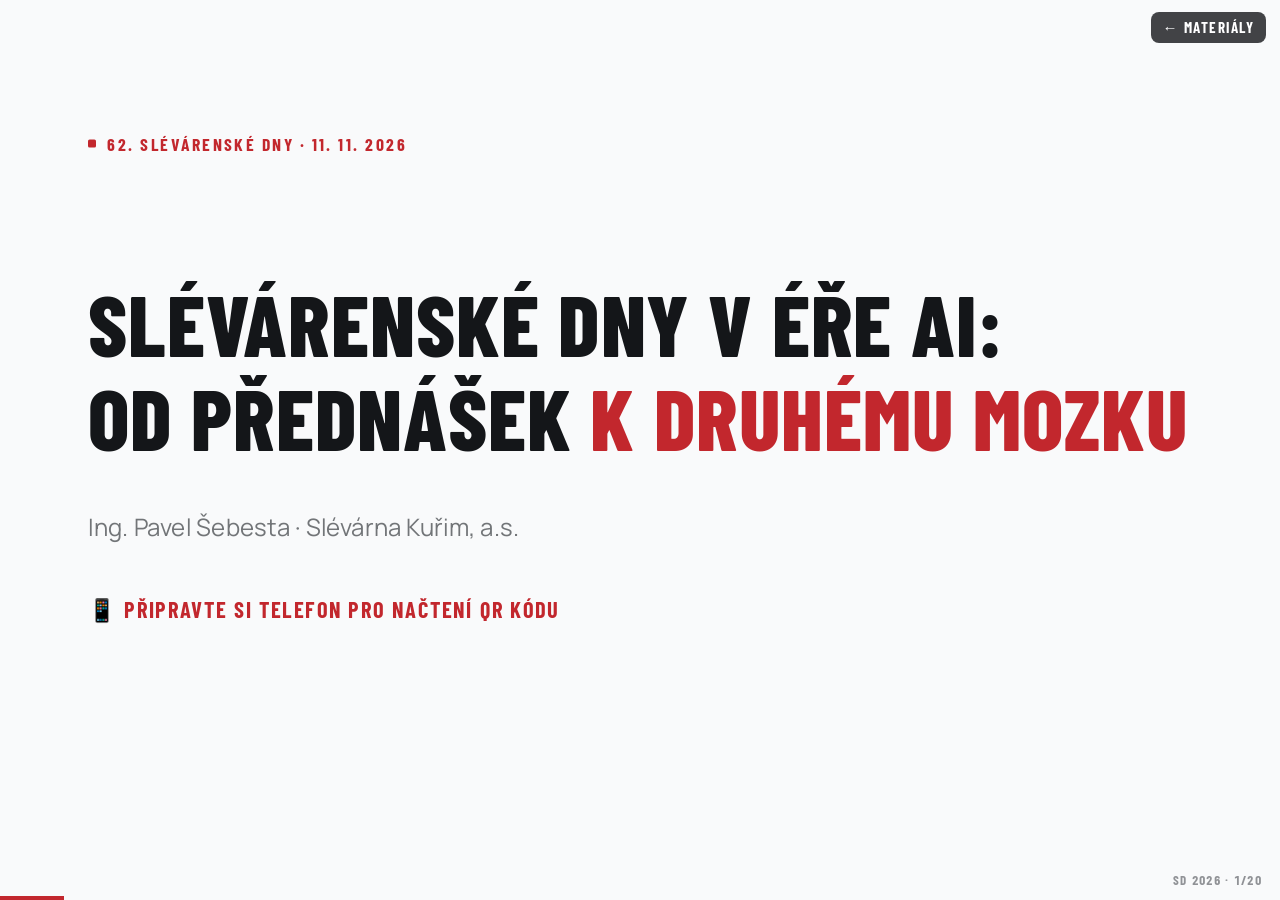
==== prezentace/index.html @ ea516895 "Slévárenské dny 2026: stránka s materiály k přednášce Co-Authored-By: Claude Sonnet 5.5 <noreply@ant" ====
<!doctype html>
<html lang="cs">
<head>
<meta charset="utf-8">
<meta name="viewport" content="width=device-width, initial-scale=1">
<title>Slévárenské dny 2026 – prezentace</title>
<!--
  Prezentace: Od přednášek k druhému mozku (v2). Offline, bez závislostí.
  Ovládání: ←/→ mezera = posun · N = poznámky řečníka · T = světlý/tmavý · F = celá obrazovka · G = přehled slidů
  Design: design system v3 interních aplikací Slévárny Kuřim (SLK-USECASES/01-design.md), fonty lokálně ve fonts/.
-->
<link rel="stylesheet" href="../fonts/fonts.css">
<style>
/* Design system v3 · interní aplikace Slévárna Kuřim (4_Brain/Moje projekty/SLK-USECASES/01-design.md)
   Průmyslový, hutný, čitelný. Málo barev, každá má význam; stav = levý okraj. Výchozí světlý, tmavý ručně laděný (T). */
:root {
  /* paleta SLK v3 */
  --red: oklch(0.53 0.19 25); --red-h: oklch(0.58 0.20 25); --red-light: oklch(0.96 0.025 25); --red-mid: #f0b0b0;
  --green: oklch(0.53 0.14 145); --amber: oklch(0.58 0.15 70); --amber-light: oklch(0.96 0.035 70); --amber-mid: oklch(0.82 0.09 70);
  --black: oklch(0.20 0.006 260); --gray-700: oklch(0.44 0.007 260); --gray-500: oklch(0.56 0.006 260); --gray-400: oklch(0.66 0.006 260);
  --gray-200: oklch(0.90 0.004 260); --gray-100: oklch(0.965 0.003 260); --gray-50: oklch(0.985 0.002 260); --white: oklch(0.995 0.001 260);
  --border: oklch(0.85 0.005 260); --border-light: oklch(0.91 0.004 260);
  --chrome: #14161a;
  --shadow-sm: 0 1px 2px rgba(20,25,40,.05); --shadow: 0 2px 10px rgba(20,25,40,.07);
  --radius: 14px; --radius-sm: 10px;
  /* role v prezentaci (graf mozku je čte taky) */
  --bg: var(--gray-50); --bg-2: var(--white); --ink: var(--black); --ink-2: var(--gray-500); --line: var(--border-light);
  --accent: var(--red); --accent-2: var(--amber); --steel: var(--gray-700); --good: var(--green);
  --brain: var(--red);
  --display: "Barlow Condensed", "Arial Narrow", sans-serif;
  --font: "Manrope", "Segoe UI", system-ui, sans-serif;
  --mono: "JetBrains Mono", Menlo, Consolas, monospace;
}
:root[data-theme="dark"] {
  --red: oklch(0.68 0.17 25); --red-h: oklch(0.73 0.17 25); --red-light: oklch(0.30 0.06 25); --red-mid: oklch(0.44 0.11 25);
  --green: oklch(0.68 0.13 145); --amber: oklch(0.74 0.13 70); --amber-light: oklch(0.31 0.06 70); --amber-mid: oklch(0.50 0.10 70);
  --black: oklch(0.94 0.003 260); --gray-700: oklch(0.74 0.007 260); --gray-500: oklch(0.62 0.006 260); --gray-400: oklch(0.50 0.006 260);
  --gray-200: oklch(0.40 0.006 260); --gray-100: oklch(0.14 0.006 260); --gray-50: oklch(0.10 0.006 260); --white: oklch(0.26 0.007 260);
  --border: oklch(0.42 0.006 260); --border-light: oklch(0.36 0.006 260);
  --shadow-sm: 0 1px 3px rgba(0,0,0,.5); --shadow: 0 4px 16px rgba(0,0,0,.55);
  --brain: oklch(0.68 0.17 25);
}
* { box-sizing: border-box; margin: 0; padding: 0; }
html, body { height: 100%; background: var(--bg); color: var(--ink); font-family: var(--font); overflow: hidden;
  transition: background-color .25s ease, color .25s ease; }

/* 16:9 plátno 1600×900, škálované na okno */
#deck { position: absolute; width: 1600px; height: 900px; left: 50%; top: 50%; transform-origin: center; }
.slide { position: absolute; inset: 0; padding: 90px 110px; display: flex; flex-direction: column; justify-content: center;
  opacity: 0; pointer-events: none; transition: opacity .35s ease; }
.slide.active { opacity: 1; pointer-events: auto; }
.slide > aside.notes { display: none; }

/* typografie: Barlow Condensed verzálkami na nadpisy a labely, Manrope na text */
.kicker { font-family: var(--display); font-size: 22px; font-weight: 700; letter-spacing: .14em; text-transform: uppercase;
  color: var(--accent); margin-bottom: 22px; display: flex; align-items: center; gap: 14px; }
.kicker::before { content: ""; width: 10px; height: 10px; border-radius: 2px; background: var(--accent); }
h1 { font-family: var(--display); font-size: 92px; line-height: 1; font-weight: 800; letter-spacing: .01em; text-transform: uppercase; text-wrap: balance; }
h2 { font-family: var(--display); font-size: 60px; line-height: 1.02; font-weight: 800; letter-spacing: .02em; text-transform: uppercase; margin-bottom: 40px; text-wrap: balance; }
h3 { font-family: var(--display); font-weight: 700; letter-spacing: .06em; text-transform: uppercase; }
p.lead { font-size: 30px; line-height: 1.5; color: var(--ink-2); max-width: 1200px; }
.muted { color: var(--ink-2); }
.acc { color: var(--accent); }
.small { font-size: 22px; color: var(--ink-2); }
.src { position: absolute; bottom: 44px; left: 110px; font-size: 16px; color: var(--gray-400); }
.badge { display: inline-block; font-family: var(--display); font-size: 16px; font-weight: 700; letter-spacing: .08em; text-transform: uppercase;
  padding: 4px 12px; border-radius: 6px; background: var(--amber-light); color: var(--amber); border: 1px solid var(--amber-mid); }

/* čísla = KPI karty (levý okraj 5 px) */
.stats { display: grid; grid-template-columns: repeat(4, 1fr); gap: 28px; }
.stat { background: var(--bg-2); border: 1px solid var(--line); border-left: 5px solid var(--accent); border-radius: var(--radius);
  padding: 30px 36px; box-shadow: var(--shadow-sm); }
.stat .n { font-family: var(--display); font-size: 128px; font-weight: 800; line-height: .95; color: var(--accent); font-variant-numeric: tabular-nums; }
.stat .l { font-family: var(--display); font-size: 26px; font-weight: 700; letter-spacing: .08em; text-transform: uppercase; color: var(--ink-2); margin-top: 14px; line-height: 1.25; }

/* karty a toky: stav = levý okraj */
.cards { display: grid; gap: 24px; }
.cards.c3 { grid-template-columns: repeat(3, 1fr); }
.cards.c4 { grid-template-columns: repeat(4, 1fr); }
.cards.c2 { grid-template-columns: repeat(2, 1fr); }
.card { background: var(--bg-2); border: 1px solid var(--line); border-left: 4px solid var(--gray-400); border-radius: var(--radius); padding: 30px; box-shadow: var(--shadow-sm); }
.card h3 { font-size: 34px; margin-bottom: 10px; }
.card p { font-size: 22px; line-height: 1.45; color: var(--ink-2); }
.card .n { font-family: var(--display); font-size: 64px; font-weight: 800; color: var(--accent); line-height: 1; margin-bottom: 12px; }
.card .ico, .step .ico { font-size: 44px; margin-bottom: 14px; display: block; }
.flow { display: flex; align-items: stretch; gap: 0; }
.flow .step { flex: 1; background: var(--bg-2); border: 1px solid var(--line); border-left: 4px solid var(--gray-400); border-radius: var(--radius);
  padding: 28px 22px; box-shadow: var(--shadow-sm); }
.flow .step.hot { border-left-color: var(--accent); }
.flow .step b { display: block; font-family: var(--display); font-size: 30px; font-weight: 700; letter-spacing: .06em; text-transform: uppercase; margin-bottom: 8px; }
.flow .step span { font-size: 19px; color: var(--ink-2); line-height: 1.4; display: block; }
.flow .arrow { width: 52px; display: grid; place-items: center; color: var(--gray-400); font-family: var(--display); font-size: 38px; font-weight: 700; }
.qlist { display: flex; flex-direction: column; gap: 14px; }
.qlist div { display: flex; gap: 18px; align-items: baseline; font-size: 28px; }
.qlist b { font-family: var(--display); font-size: 30px; color: var(--accent); min-width: 24px; }

/* časová osa */
.timeline { position: relative; display: grid; grid-template-columns: repeat(5, 1fr); gap: 24px; margin-top: 20px; }
.timeline::before { content: ""; position: absolute; left: 0; right: 0; top: 34px; height: 2px; background: var(--gray-200); }
.tl { position: relative; padding-top: 70px; }
.tl::before { content: ""; position: absolute; top: 24px; left: 0; width: 22px; height: 22px; border-radius: 50%; background: var(--bg); border: 3px solid var(--gray-700); }
.timeline:not([data-track]) .tl.now::before { border-color: var(--accent); background: var(--accent); animation: pulse-ring 1.8s ease-out infinite; }
@keyframes pulse-ring { 0% { box-shadow: 0 0 0 0 color-mix(in oklch, var(--accent) 45%, transparent); } 100% { box-shadow: 0 0 0 16px transparent; } }
.tl .y { font-family: var(--mono); font-size: 22px; font-weight: 600; color: var(--accent); }
.tl b { display: block; font-family: var(--display); font-size: 32px; font-weight: 700; letter-spacing: .05em; text-transform: uppercase; margin: 8px 0 8px; }
.tl p { font-size: 20px; color: var(--ink-2); line-height: 1.4; }

/* zoom detailu přes slide (časová osa): otevře se z místa položky, zavře šipkou nebo klikem */
.tl.zoomable { cursor: pointer; }
.tl.zoomable b::after { content: "\00a0+"; color: var(--accent); }   /* pevná mezera: „+“ nepřeskočí na nový řádek */
.tl.zoomable.on b { color: var(--accent); }
.zoomcard { position: absolute; inset: 60px 70px; background: var(--bg-2); border: 1px solid var(--line); border-left: 6px solid var(--accent);
  border-radius: var(--radius); box-shadow: 0 16px 48px rgba(20,25,40,.18); padding: 56px 64px; display: flex; flex-direction: column; justify-content: center;
  transform: scale(.12); opacity: 0; pointer-events: none; transition: transform .55s cubic-bezier(.2,.8,.2,1), opacity .35s ease; z-index: 3; cursor: pointer; }
.zoomcard.open { transform: none; opacity: 1; pointer-events: auto; }
.zgrid { display: grid; grid-template-columns: 1.3fr 1fr; gap: 56px; align-items: center; }
.zlist { list-style: none; display: flex; flex-direction: column; gap: 18px; }
.zlist li { font-size: 26px; line-height: 1.4; padding-left: 26px; position: relative; }
.zlist li::before { content: ""; position: absolute; left: 0; top: .55em; width: 10px; height: 10px; border-radius: 2px; background: var(--accent); }
.zcards { display: grid; grid-template-columns: 1fr 1fr; gap: 18px; }
/* víc pohledů v jednom místě: střídají se po 5 s (portrét → kartotéka → kartička → schéma), šipka přeskočí */
.zstage { display: grid; }
.zstage > * { grid-area: 1 / 1; align-self: center; opacity: 0; transform: scale(.96); transition: opacity .6s ease, transform .6s cubic-bezier(.2,.8,.2,1); }
.zstage > .on { opacity: 1; transform: none; }
.zphoto { margin: 0; }
.zphoto img { display: block; width: 100%; border-radius: 6px; box-shadow: var(--shadow); }
.zphoto.tilt img { transform: rotate(-1.2deg); }
.zphoto figcaption { margin-top: 12px; font-size: 15px; line-height: 1.35; color: var(--gray-400); }
.zc { background: var(--amber-light); border: 1px solid var(--amber-mid); border-radius: 6px; padding: 18px; font-size: 20px; box-shadow: var(--shadow-sm); transform: rotate(-1deg); }
.zc:nth-child(2n) { transform: rotate(1.2deg); }
.zc i { display: block; font-style: normal; font-family: var(--mono); font-weight: 600; color: var(--accent); font-size: 22px; margin-bottom: 6px; }
.zc small { display: block; color: var(--ink-2); font-size: 16px; margin-top: 6px; }
.ph { border: 2px dashed var(--border); border-radius: var(--radius); height: 480px; display: grid; place-items: center; background: var(--bg-2);
  font-family: var(--display); font-size: 26px; font-weight: 700; letter-spacing: .08em; text-transform: uppercase; color: var(--gray-400); }
.ahr { display: grid; grid-template-columns: 1fr 250px; gap: 44px; align-items: center; }
.ahr .zlist { gap: 12px; }
.ahr .zlist li { font-size: 23px; }
@media (prefers-reduced-motion: reduce) { .zoomcard { transition: none; } }

/* infografika témat ročníků */
.tmap { display: flex; flex-direction: column; gap: 6px; }
.tm-row { display: grid; grid-template-columns: 210px repeat(11, 1fr); align-items: stretch; gap: 6px; }
.tm-head .tm-y { font-family: var(--mono); font-size: 18px; font-weight: 600; color: var(--ink-2); text-align: center; padding-bottom: 6px; }
.tm-name { font-family: var(--display); font-size: 24px; font-weight: 700; letter-spacing: .05em; text-transform: uppercase; display: flex; align-items: center;
  padding-left: 14px; border-left: 4px solid var(--gray-400); }
.tm-c { background: var(--bg-2); border: 1px solid var(--line); border-radius: 8px; min-height: 62px; padding: 6px; display: flex; flex-direction: column; align-items: center; justify-content: center; gap: 6px; text-align: center; }
.tm-c i { width: 14px; height: 14px; border-radius: 50%; background: var(--gray-700); }
.tm-c:empty { background: transparent; border-style: dashed; }
.tm-c span { font-size: 14px; line-height: 1.25; color: var(--ink-2); }
.tm-gap { margin-left: 22px; }
/* TM-CSS */
.zk { cursor: pointer; transition: border-color .15s, background .15s; }
.tm-c.zk:hover, .tm-c.zk:focus-visible { border-color: var(--accent); background: var(--bg); outline: none; }
.tm-head .tm-y.zk:hover { color: var(--accent); }
.tm-head .tm-y small { display: block; font-size: 13px; font-weight: 500; opacity: .8; }
.tm-more .tm-name { color: var(--ink-2); border-left-color: var(--line); }
.tm-more .tm-wide u { text-decoration: none; color: var(--accent); }
.tz h3 { font-family: var(--display); font-size: 34px; letter-spacing: .04em; text-transform: uppercase; margin-bottom: 4px; }
.tz p.ts { color: var(--ink-2); font-size: 18px; margin-bottom: 18px; }
.tz ul { list-style: none; columns: 2; column-gap: 40px; font-size: 20px; line-height: 1.3; }
.tz.sm ul { columns: 1; font-size: 30px; line-height: 1.3; }
.tz.sm li { padding-bottom: 12px; padding-left: 26px; }
.tz.sm li::before { width: 10px; height: 10px; }
.tz.md ul { columns: 2; font-size: 24px; }
.tz.big ul { columns: 2; font-size: 18px; }
.tz li { break-inside: avoid; padding: 0 0 8px 20px; position: relative; }
.tz li::before { content: ""; position: absolute; left: 0; top: .5em; width: 8px; height: 8px; border-radius: 2px; background: var(--accent); }
.tq { margin-top: 18px; padding: 14px 22px; border-left: 4px solid var(--accent); background: var(--red-light, rgba(200,30,40,.07)); border-radius: 6px; }
.tq b { display: block; font-size: 20px; color: var(--accent); margin-bottom: 10px; }
.tq p { font-size: 21px; line-height: 1.4; font-weight: 500; margin: 0 0 10px; }
.tq cite { display: block; font-style: normal; font-size: 16px; color: var(--ink-2); }
.tz h4 { font-family: var(--display); font-size: 17px; letter-spacing: .08em; text-transform: uppercase; color: var(--accent); margin: 10px 0 6px; column-span: all; }
/* /TM-CSS */
.tm-more .tm-wide { grid-column: 2 / -1; min-height: 36px; border-style: dashed; }
.tm-more .tm-wide span { font-size: 15px; color: var(--ink-2); }
.tm-c .n { font-family: var(--mono); font-size: 24px; font-weight: 700; color: var(--ink); line-height: 1; }
.tm-ai .tm-c .n { color: var(--accent); }
.tm-head .tm-y small { display: block; font-size: 13px; font-weight: 500; color: var(--gray-500, var(--ink-2)); opacity: .8; }
.tm-rest .tm-name { color: var(--ink-2); border-left-color: var(--gray-300, var(--line)); }
.tm-rest .tm-c { min-height: 40px; background: var(--bg-2); }
.tm-ai .tm-name { border-left-color: var(--accent); color: var(--accent); }
.tm-ai .tm-c:not(:empty) { border-color: var(--red-mid); background: var(--red-light); }
.tm-ai .tm-c i { background: var(--accent); }
.tm-ai .tm-c span { color: var(--ink); font-weight: 600; }
/* slide Budujme lidi: kompaktní tok + zpětné vazby kolegů */
.flow.tight .step { padding: 18px 20px 20px; }
.flow.tight .step .ico { font-size: 36px; margin-bottom: 6px; }
.flow.tight .step b { font-size: 29px; margin-bottom: 6px; }
.flow.tight .step span:not(.ico) { font-size: 21px; }
.cards.fb { margin-top: 48px; gap: 18px; }
.cards.fb .card { padding: 22px 24px; border-left-color: var(--accent); }
.cards.fb h3 { font-size: 28px; margin-bottom: 8px; }
.cards.fb p { font-size: 22px; line-height: 1.38; }
.flow.big .step { padding: 40px 28px; display: grid; place-items: center; text-align: center; }
.flow.big .step b { font-size: 40px; margin: 0; }
/* razítko přes kartu (šipkou, data-fx) */
.stamp { position: absolute; left: 50%; top: 50%; z-index: 2; padding: 10px 22px; border: 6px solid var(--accent); border-radius: 10px; color: var(--accent); background: color-mix(in oklch, var(--bg-2) 72%, transparent);
  font-family: var(--display); font-size: 58px; font-weight: 800; letter-spacing: .04em; text-transform: uppercase; white-space: nowrap; opacity: 0; transform: translate(-50%,-50%) rotate(-11deg) scale(1.9); pointer-events: none; }
.slide.fx1 .stamp { opacity: .94; transform: translate(-50%,-50%) rotate(-11deg); transition: transform .16s cubic-bezier(.5,0,1,.6), opacity .1s linear; }
.golive { align-self: flex-start; margin-top: 44px; padding: 16px 34px; border-radius: var(--radius-sm); background: var(--accent); color: #fff; text-decoration: none;
  font-family: var(--display); font-size: 30px; font-weight: 700; letter-spacing: .06em; text-transform: uppercase; box-shadow: var(--shadow); }
/* závěr: dokumenty vstupují do mozku */
.fstage { display: grid; grid-template-columns: 1fr 560px 1fr; gap: 64px; align-items: center; margin-top: 18px; }
.fcol { display: flex; flex-direction: column; gap: 16px; }
.fbrain { position: relative; background: var(--bg-2); border: 1px solid var(--line); border-radius: var(--radius); box-shadow: var(--shadow); padding: 6px; }
.fbrain canvas { display: block; width: 100%; height: auto; }
.fdoc { position: relative; padding: 15px 18px; background: var(--bg-2); border: 1px solid var(--line); border-left: 4px solid var(--accent); border-radius: var(--radius-sm); box-shadow: var(--shadow-sm);
  font-family: var(--display); font-size: 24px; font-weight: 700; letter-spacing: .04em; text-transform: uppercase; line-height: 1.12; opacity: 0; }
.fcol.r .fdoc { border-left: 1px solid var(--line); border-right: 4px solid var(--accent); text-align: right; }
.slide.fx1 .fdoc { opacity: 1; animation: rise .5s cubic-bezier(.2,.8,.2,1) backwards; animation-delay: calc(var(--i) * .22s); }
.fdoc::after { content: ""; position: absolute; top: 50%; left: 100%; width: 12px; height: 12px; margin-top: -6px; border-radius: 50%; background: var(--accent); opacity: 0; z-index: 2; }
.fcol.r .fdoc::after { left: auto; right: 100%; }
.slide.fx1 .fdoc::after { animation: feedR 2.2s ease-in infinite; animation-delay: calc(var(--i) * .22s + .5s); }
.slide.fx1 .fcol.r .fdoc::after { animation-name: feedL; }
@keyframes feedR { 0% { transform: none; opacity: 1; } 70%, 100% { transform: translateX(110px); opacity: 0; } }
@keyframes feedL { 0% { transform: none; opacity: 1; } 70%, 100% { transform: translateX(-110px); opacity: 0; } }
.phone { margin-top: 56px; font-family: var(--display); font-size: 24px; font-weight: 700; letter-spacing: .08em; text-transform: uppercase; color: var(--accent); }

/* ---------- animace ---------- */
@keyframes rise { from { opacity: 0; transform: translateY(16px); } }
@keyframes lnIn { to { opacity: 1; transform: none; } }
@keyframes forget { to { opacity: .32; filter: grayscale(1); } }
@keyframes fog { to { filter: blur(2.4px); opacity: .55; } }
@keyframes lit { 0%, 24%, 100% { } 5%, 19% { border-left-color: var(--accent); transform: translateY(-8px); box-shadow: var(--shadow); } }
@keyframes aiOn { from { background: var(--bg-2); border-color: var(--line); } }
@keyframes aiDot { from { background: var(--gray-700); transform: scale(1); } 60% { transform: scale(1.6); } }
/* postupné najetí karet a kroků */
.slide.active .reveal > * { animation: rise .55s cubic-bezier(.2,.8,.2,1) backwards; animation-delay: calc(var(--i, 0) * .12s + .15s); }
/* zapomínání: karty po chvíli vyblednou */
.slide.active .forget > .card { animation: rise .55s cubic-bezier(.2,.8,.2,1) backwards, forget 1.4s ease forwards;
  animation-delay: calc(var(--i, 0) * .12s + .15s), calc(3.2s + var(--i, 0) * .5s); }
/* průchod postupem: zvýraznění přebíhá po krocích dokola */
.slide.active .travel .step { animation: lit 5s ease-in-out infinite; animation-delay: calc(var(--i, 0) * 1s + .4s); }
/* PDF se pro AI „rozmaže“ */
.slide.active .doc.pdf { animation: fog 4s ease 1s forwards; }
/* dotaz: odpověď po řádcích po dopsání otázky */
.msg .ln { opacity: 0; transform: translateY(8px); }
.msg .ln + .ln { margin-top: 10px; }
.msg.a:has(.ln) { transition: opacity .3s ease; }
.slide:not(.typed) .msg.a:has(.ln) { opacity: 0; }   /* rámeček odpovědi až po dopsání otázky */
.slide.typed .msg .ln { animation: lnIn .5s ease forwards; animation-delay: calc(var(--i, 0) * .55s + .2s); }
.msg.q[data-type].typing::after { content: "▍"; color: var(--accent); animation: blink .8s steps(1) infinite; }
@keyframes blink { 50% { opacity: 0; } }
/* infografika: skládání rok po roku, pak se rozsvítí řádek AI */
.slide.active .tmap .tm-c, .slide.active .tmap .tm-y { animation: rise .4s ease backwards; animation-delay: calc(var(--c, 0) * .09s + var(--r, 0) * .03s); }
.slide.active .tm-ai .tm-c:not(:empty) { animation: rise .4s ease backwards, aiOn .6s ease backwards; animation-delay: calc(var(--c, 0) * .09s), calc(1.4s + var(--c, 0) * .28s); }
.slide.active .tm-ai .tm-c i { animation: aiDot .6s ease backwards; animation-delay: calc(1.4s + var(--c, 0) * .28s); }
/* časová osa s jedoucí tečkou */
.timeline[data-track] .tl { transition: opacity .4s ease; }
.timeline[data-track] .tl:not(.past):not(.cur) { opacity: .45; }
.timeline[data-track] .tl.past::before { border-color: var(--accent); background: var(--accent); }
.timeline[data-track] .tl.cur::before { opacity: 0; }
.timeline[data-track] .tl.cur b { color: var(--accent); }
.tl-fill { position: absolute; left: 0; top: 34px; height: 2px; width: 0; background: var(--accent); z-index: 1; transition: width .7s cubic-bezier(.5,0,.2,1); }
.tl-dot { position: absolute; top: 24px; left: 0; width: 22px; height: 22px; border-radius: 50%; background: var(--accent); z-index: 2;
  transition: left .7s cubic-bezier(.5,0,.2,1); animation: pulse-ring 1.8s ease-out infinite; }
@media (prefers-reduced-motion: reduce) {
  .slide *, .slide *::before, .slide *::after { animation: none !important; transition: none !important; }
  .msg .ln { opacity: 1; transform: none; }
}

/* QR zástupce */
.qr { width: 260px; height: 260px; border: 2px dashed var(--border); border-radius: var(--radius); display: grid; place-items: center; text-align: center;
  font-family: var(--display); font-size: 18px; font-weight: 700; letter-spacing: .08em; text-transform: uppercase; color: var(--gray-400); padding: 20px; background: var(--bg-2); flex: none; }
.qrrow { display: flex; gap: 60px; align-items: center; }

/* graf: plocha --chrome (vždy tmavá), aby sklo mozku svítilo v obou režimech */
/* barvy oblastí: na světlém pozadí sytější a tmavší, na tmavém světlejší */
:root { --node-s: 70%; --node-l: 46%; --link: oklch(0.80 0.006 260); }
:root[data-theme="dark"] { --node-s: 65%; --node-l: 62%; --link: oklch(0.36 0.006 260); }
#graphWrap { position: absolute; inset: 0; }
#graph { width: 100%; height: 100%; display: block; cursor: grab; }
.gpanel { position: absolute; left: 110px; top: 80px; pointer-events: none; }
.gpanel h2 { margin-bottom: 10px; font-variant-numeric: tabular-nums; }
.gctrl { position: absolute; left: 110px; bottom: 60px; display: flex; gap: 10px; }
.gctrl button { font-family: var(--display); font-size: 18px; font-weight: 700; letter-spacing: .07em; text-transform: uppercase;
  padding: 0 20px; height: 44px; border-radius: 22px; border: 1px solid var(--line); background: var(--bg-2); color: var(--ink); cursor: pointer; }
.gctrl button:hover { border-color: var(--ink-2); }
.gctrl button.on { background: var(--accent); border-color: var(--accent); color: #fff; }
.gctrl button { box-shadow: var(--shadow-sm); }
#gtip { position: absolute; pointer-events: none; background: var(--chrome); border: 1px solid var(--line); padding: 8px 12px; border-radius: 8px;
  font-size: 18px; color: #fff; display: none; max-width: 520px; }

/* chat ukázka */
.chat { display: flex; flex-direction: column; gap: 18px; max-width: 1250px; }
.msg { padding: 24px 30px; border-radius: var(--radius); font-size: 26px; line-height: 1.45; border: 1px solid var(--line); box-shadow: var(--shadow-sm); }
.msg.q { background: var(--bg-2); align-self: flex-end; border-left: 4px solid var(--gray-400); }
.msg.a { background: var(--red-light); border-color: var(--red-mid); border-left: 4px solid var(--accent); }
.msg code, .mono { font-family: var(--mono); }

/* PDF vs MD */
.vs { display: grid; grid-template-columns: 1fr 1fr; gap: 40px; }
.vs h3 { font-size: 30px; margin-bottom: 16px; }
.doc { background: var(--bg-2); border: 1px solid var(--line); border-left: 4px solid var(--gray-400); border-radius: var(--radius); padding: 30px;
  font-size: 22px; line-height: 1.5; height: 420px; overflow: hidden; box-shadow: var(--shadow-sm); }
.doc.pdf { filter: blur(.6px); color: var(--ink-2); }
.doc.md { border-left-color: var(--green); }
.doc pre { font-family: var(--mono); font-size: 20px; white-space: pre-wrap; color: var(--ink); }

/* UI chrom */
#progress { position: fixed; left: 0; bottom: 0; height: 4px; background: var(--accent); transition: width .3s; z-index: 5; }
#counter { position: fixed; right: 18px; bottom: 12px; font-family: var(--display); font-size: 13px; font-weight: 700; letter-spacing: .1em;
  text-transform: uppercase; color: var(--gray-400); z-index: 5; font-variant-numeric: tabular-nums; }
#notes { position: fixed; left: 0; right: 0; bottom: 0; max-height: 34vh; overflow: auto; background: var(--chrome); color: #fff; border-top: 3px solid var(--accent);
  padding: 18px 28px 28px; font-size: 18px; line-height: 1.5; display: none; z-index: 6; }
#notes.on { display: block; }
#notes b.t { font-family: var(--display); letter-spacing: .08em; text-transform: uppercase; color: oklch(0.68 0.17 25); }
#grid { position: fixed; inset: 0; background: var(--bg); z-index: 10; display: none; overflow: auto; padding: 30px;
  grid-template-columns: repeat(auto-fill, minmax(260px, 1fr)); gap: 14px; align-content: start; }
#grid.on { display: grid; }
#grid div { border: 1px solid var(--line); border-left: 4px solid var(--gray-400); border-radius: var(--radius-sm); padding: 14px; font-size: 15px; cursor: pointer; background: var(--bg-2); }
#grid div:hover { border-left-color: var(--accent); }
#grid div em { display: block; font-style: normal; font-family: var(--display); font-weight: 700; letter-spacing: .1em; text-transform: uppercase; color: var(--accent); font-size: 12px; margin-bottom: 4px; }

/* laserové ukazovátko (klávesa L) — převzato z SLK USE CASES B06; barva záměrně natvrdo, musí být jasně červená v obou režimech */
html.laser, html.laser * { cursor: none !important; user-select: none; }
.laser-dot { position: fixed; width: 22px; height: 22px; border-radius: 50%; background: radial-gradient(circle, rgba(255,30,30,.95) 0%, rgba(255,30,30,.55) 45%, rgba(255,30,30,0) 75%);
  box-shadow: 0 0 14px 5px rgba(255,20,20,.55); pointer-events: none; z-index: 99999; transform: translate(-50%,-50%); display: none; }
.laser-dot.on { display: block; }
.laser-hint { position: fixed; bottom: 14px; left: 50%; transform: translateX(-50%); background: var(--chrome); color: #fff; font-family: var(--display); font-size: 14px; font-weight: 700;
  letter-spacing: .08em; text-transform: uppercase; padding: 6px 16px; border-radius: 20px; z-index: 99998; display: none; pointer-events: none; }
.laser-hint.on { display: block; }
</style>
</head>
<body>
<div id="deck">

<section class="slide" data-part="SD 2026" data-title="Titul">
  <div class="kicker" style="position:absolute;top:54px;left:110px;margin:0">62. Slévárenské dny · 11. 11. 2026</div>
  <h1 style="font-size:108px;line-height:1.08">Slévárenské dny v éře AI:<br>od přednášek <span class="acc">k druhému mozku</span></h1>
  <p class="lead" style="margin-top:56px">Ing. Pavel Šebesta · Slévárna Kuřim, a.s.</p>
  <p class="phone" style="margin-top:64px;font-size:28px">📱 Připravte si telefon pro načtení QR kódu</p>
  </section>

<section class="slide" data-title="Za rok">
  <h1 style="font-size:112px;line-height:1.14">Kolik si z přednášek, které jste tu slyšeli,<br><span class="acc" style="display:block;margin-top:44px">budete pamatovat za rok?</span></h1>
  </section>

<!-- ============ ÚVOD: AI VE SLÉVÁRENSTVÍ (o tom přednáška není) ============ -->

<section class="slide" data-part="Úvod" data-title="AI ve slévárenství: svět">
  <div class="kicker">Odbočka: AI ve slévárenství · co se děje ve světě</div>
  <div class="cards c3 reveal">
    <div class="card" style="border-left-color:var(--accent)"><div class="n" data-count="-31" data-suffix=" %">−31 %</div><h3>CITIC Dicastal</h3><p>zmetkovitost v marockém závodě: ~40 digitalizací a AI vizuální kontrola</p></div>
    <div class="card" style="border-left-color:var(--accent)"><div class="n" data-count="-55" data-suffix=" %">−55 %</div><h3>DataProphet + Norican</h3><p>zmetkovitost u výrobců motorových bloků</p></div>
    <div class="card" style="border-left-color:var(--accent)"><div class="n" data-count="90" data-suffix=" %+">90 %+</div><h3>China Foundry</h3><p>záchyt vad u pískového lití (výzkum)</p></div>
  </div>
  <h2 style="margin-top:64px;margin-bottom:0">Zavedeme AI i v naší výrobě?</h2>
  <div class="src">Šebesta, P.: Adopce AI: Nejsme pozadu sami, ale to není důvod čekat. Slévárenské listy 2026</div>
  </section>

<section class="slide" data-title="Proč se nehrnout: data">
  <div class="kicker">Proč se do toho zatím nehrnout</div>
  <h1 style="font-size:150px">Data</h1>
  <p class="lead" style="margin-top:24px;max-width:none;white-space:nowrap">Odpovídají data o zmetkovitosti v jednotlivých tavbách (počty, typy vad, míchání šarží na cídírně)?</p>
  <div class="flow big reveal" style="margin-top:50px">
    <div class="step"><b>Chaos v datech</b></div><div class="arrow">→</div>
    <div class="step"><b>Učení AI z nepravdy</b></div><div class="arrow">→</div>
    <div class="step hot"><b class="acc">Chaos systematicky</b></div>
  </div>
  </section>

<section class="slide" data-title="Budujme lidi" style="padding-top:56px;padding-bottom:50px">
  <div class="kicker" style="margin-bottom:12px">Slévárna Kuřim · 5/2026</div>
  <h2 style="margin-bottom:24px">Systémy počkají. Budujme lidi.</h2>
  <div class="flow tight reveal">
    <div class="step"><span class="ico">📋</span><b>Interní průzkum</b><span>z 80 THP 50 odpovědí, 37 používá AI</span></div><div class="arrow">→</div>
    <div class="step"><span class="ico">🙋</span><b>Early adopters</b><span>dobrovolníci z kontroly, výroby, obchodu, strojírny a HR</span></div><div class="arrow">→</div>
    <div class="step"><span class="ico">💡</span><b>Sdílení</b><span>okénko pro AHA momenty na každém setkání</span></div><div class="arrow">→</div>
    <div class="step hot"><span class="ico">⏱️</span><b>Výsledek</b><span>podklady z ERP k obchodní poradě o 90 % rychleji</span></div>
  </div>
  <div class="cards c3 fb reveal">
    <div class="card"><h3>Kontrola</h3><p>Sleduje s AI novinky v normách ISO, doplňuje auditní otázky a převádí PDF do formátů Office.</p></div>
    <div class="card"><h3>Obchod</h3><p>Dispečink, tabulky, e-maily. Nejvíc ji překvapily hodiny němčiny na míru.</p></div>
    <div class="card"><h3>Výroba</h3><p>Poskládal s AI turnusy a směny pro nové pracovníky na cídírně a ruční formovně. Ušetřilo to spoustu hodin.</p></div>
  </div>
  </section>

<section class="slide" data-title="Hlasování">
  <div class="kicker">Teď vy</div>
  <div class="qrrow">
    <div class="qr">QR na hlasování</div>
    <div>
      <h2>Tři otázky, minuta času</h2>
      <div class="qlist">
        <div><b>1</b>Používáte AI?</div>
        <div><b>2</b>Co s AI děláte?</div>
        <div><b>3</b>Máte placený nástroj?</div>
      </div>
    </div>
  </div>
  </section>

<section class="slide" data-title="Základní nastavení" data-fx="1">
  <div class="kicker">Základní nastavení</div>
  <div class="cards c3 reveal">
    <div class="card" style="position:relative"><div class="stamp">Ne google.cz</div><h3>Nástroj</h3><p>Ten, který vám dává smysl. Copilot v Microsoftu, Gemini u Googlu, ChatGPT, když vás už zná.</p></div>
    <div class="card"><h3>Model</h3><p>Pracuje model, ne aplikace. Placená verze od ~200 Kč měsíčně: lepší modely, režim přemýšlení, méně halucinací.</p></div>
    <div class="card" style="border-left-color:var(--accent)"><h3 class="acc">Kontext</h3><p>Zapnutá paměť a osobní kontext, se kterým AI začíná každou konverzaci.</p></div>
  </div>
  <p class="lead" style="margin-top:50px"><b style="color:var(--ink)">Tři návyky:</b> AI-first · sledujte, co děláte opakovaně · hotové je lepší než dokonalé</p>
  </section>

<section class="slide" data-title="AI nás musí znát">
  <div class="kicker">AI nás musí znát</div>
  <div class="chat">
    <div class="msg q">Na základě toho, co o mně víš, navrhni tři konkrétní věci, kde mi může AI pomoct.</div>
    <div class="msg a"><b>Bez kontextu:</b> univerzální rady, prakticky k ničemu.<br><b>S osobním kontextem:</b> vaše projekty, vaše procesy, vaše opakované úkoly.</div>
  </div>
  <div class="qrrow" style="margin-top:44px"><div class="qr" style="width:200px;height:200px">QR: prompt na osobní kontext</div>
    <p class="lead">Zadání, se kterým AI vede rozhovor a sestaví váš osobní kontext.<br><span class="mono small">slevarenskelisty-prompt.vercel.app</span></p></div>
  </section>

<section class="slide" data-title="Přechod">
  <p class="lead" style="font-size:40px;color:var(--ink-2)">O tom ale dnešní přednáška není.</p>
  <h1 style="margin-top:28px">AI už může znát vás.<br><span class="acc">Zná i to, co jste tady slyšeli?</span></h1>
  <p class="lead" style="margin-top:40px">AI umí hledat na internetu. Ve vašich vlastních znalostech zatím ne.</p>
  </section>

<!-- ============ HLAVNÍ ČÁST: SLÉVÁRENSKÉ DNY A DRUHÝ MOZEK ============ -->

<section class="slide" data-part="Druhý mozek" data-title="Kde končí znalosti">
  <div class="kicker">Jak tyto, a nejen tyto, informace uchovat?</div>
  <h2>Kde dnes končí znalosti z konference</h2>
  <div class="cards c4 reveal forget">
    <div class="card"><span class="ico">📓</span><h3>Blok</h3><p>v šuplíku, rukopis, bez souvislostí</p></div>
    <div class="card"><span class="ico">📄</span><h3>Sborník PDF</h3><p>abstrakty, ke kterým se nikdo nevrátí</p></div>
    <div class="card"><span class="ico">📱</span><h3>Fotky slidů</h3><p>stovky obrázků v galerii mobilu</p></div>
    <div class="card"><span class="ico">🧠</span><h3>Hlava</h3><p>dokud nepřijde další konference</p></div>
  </div>
  </section>

<section class="slide" data-title="Historie">
  <div class="kicker">Není to nový nápad</div>
  <h2>Od kartotéky k druhému mozku</h2>
  <div class="timeline" data-track><div class="tl-fill"></div><div class="tl-dot"></div>
    <div class="tl"><div class="y">19. stol.</div><b>Kartotéka</b><p>knihovní katalogy: jedna myšlenka, jedna karta</p></div>
    <div class="tl zoomable" data-z="zk"><div class="y">1952–1997</div><b>Zettelkasten</b><p>Niklas Luhmann: ~90 000 propojených kartiček</p>
      <template class="zd">
        <div class="kicker">Niklas Luhmann · 1952–1997</div>
        <h2>Zettelkasten</h2>
        <div class="zgrid">
          <ul class="zlist">
            <li>~90 000 kartiček, na každé jedna myšlenka</li>
            <li>Karty nejsou řazené podle témat. Mají číslo a odkazují na sebe: z myšlenky se větví další.</li>
            <li>Luhmann o kartotéce mluvil jako o partnerovi, se kterým vede rozhovor</li>
            <li>Výsledek: kolem 70 knih a stovky článků</li>
            <li>Dnes je celá digitalizovaná (Niklas Luhmann-Archiv, Univerzita Bielefeld)</li>
          </ul>
          <div class="zstage">
            <figure class="zphoto">
              <img src="img/zk-medium.jpg" alt="Niklas Luhmann u psacího stolu ve své pracovně">
              <figcaption>Niklas Luhmann · zdroj fotky: medium.com</figcaption>
            </figure>
            <figure class="zphoto">
              <img src="img/zk-dmathieu.jpg" alt="Dřevěná kartotéka se zásuvkami ve vitríně">
              <figcaption>Zettelkasten ve vitríně · zdroj fotky: dmathieu.com</figcaption>
            </figure>
            <figure class="zphoto tilt">
              <img src="img/luhmann-zk-2-9-8.jpg" alt="Ručně psaná kartička Niklase Luhmanna ZK II 9/8: Zettelkasten jako kybernetický systém">
              <figcaption>Kartička 9/8 „Zettelkasten als kybernetisches System“ · Niklas Luhmann-Archiv, Univerzita Bielefeld, CC BY-NC-SA 4.0</figcaption>
            </figure>
            <div class="zcards">
              <div class="zc"><i>1</i>Myšlenka</div>
              <div class="zc"><i>1a</i>navazuje na 1</div>
              <div class="zc"><i>1a1</i>rozvíjí 1a</div>
              <div class="zc"><i>2</i>nová myšlenka<small>→ odkaz na 1a1</small></div>
            </div>
          </div>
        </div>
      </template>
    </div>
    <div class="tl zoomable" data-z="ahrens"><div class="y">2017</div><b>Chytré poznámky</b><p>Sönke Ahrens: propojovat, ne jen ukládat</p>
      <template class="zd">
        <div class="kicker">Sönke Ahrens · 2017</div>
        <h2>Jak si dělat chytré poznámky</h2>
        <div class="ahr">
          <div>
            <div class="flow" style="margin-bottom:26px">
              <div class="step"><b>Letmé</b><span>rychlý záznam nápadu, po zpracování vyhodit</span></div><div class="arrow">→</div>
              <div class="step"><b>Biblio</b><span>ze zdroje vlastními slovy, stručně</span></div><div class="arrow">→</div>
              <div class="step hot"><b>Permanentní</b><span>jedna myšlenka, celé věty, se zdrojem</span></div>
            </div>
            <ul class="zlist">
              <li><b>Kde vznikají vazby:</b> při zakládání permanentní poznámky. Zařadíte ji za související, odkážete na ni a z ní a přidáte ji do rejstříku.</li>
              <li><b>Ptáte se:</b> odporuje tomu, co už mám? Doplňuje to? Plyne z toho nová otázka?</li>
              <li><b>Co doporučuje:</b> papír a tužka, správce citací (Zotero), kartotéka (Obsidian, Zettlr), textový editor. Víc není třeba.</li>
            </ul>
          </div>
          <figure class="zphoto"><img src="img/ahrens-kniha.png" alt="Obálka knihy Sönke Ahrens: Jak si dělat chytré poznámky" style="box-shadow:none"><figcaption>Obálka: Jan Melvil Publishing, melvil.cz</figcaption></figure>
        </div>
      </template>
    </div>
    <div class="tl zoomable" data-z="obsidian"><div class="y">2020</div><b>Obsidian</b><p>propojené .md soubory, graf poznámek</p>
      <template class="zd">
        <div class="kicker">2020</div>
        <h2>Obsidian</h2>
        <div class="zgrid">
          <ul class="zlist">
            <li>Poznámky jsou obyčejné textové soubory .md na vašem disku</li>
            <li>Odkazy mezi poznámkami a zpětné odkazy: kartotéka bez papíru</li>
            <li>Graf poznámek ukáže souvislosti, které byste jinak neviděli</li>
            <li>Funguje offline, data patří vám, ne aplikaci</li>
            <li>Můj mozek: Obsidian a AI pracují nad stejnými soubory</li>
          </ul>
          <figure class="zphoto"><img src="img/obsidian-graf.png" alt="Můj Obsidian: seznam složek a graf poznámek"><figcaption>Můj Obsidian: složky a graf poznámek</figcaption></figure>
        </div>
      </template>
    </div>
    <div class="tl now zoomable" data-z="ai"><div class="y">dnes</div><b>Druhý mozek s AI</b><p>AI čte, třídí, propojuje a odpovídá</p>
      <template class="zd">
        <div class="kicker">Dnes</div>
        <h2>Nový není princip.</h2>
        <h1 class="acc" style="font-size:80px">Nové je, že poznámky<br>umí číst i vaše AI.</h1>
        <p class="lead" style="margin-top:50px">Obyčejné textové soubory (.md): čte je člověk, čte je AI, nepatří žádné firmě a přežijí jakoukoli aplikaci.</p>
      </template>
    </div>
  </div>
  </section>

<section class="slide" data-title="Můj mozek — graf" id="graphSlide" style="padding:0">
  <div id="graphWrap"><canvas id="graph"></canvas></div>
  <div class="gpanel">
    <div class="kicker">Můj druhý mozek</div>
    <h2 id="gcount">— souborů</h2>
    <p class="small" id="gphase"></p>
  </div>
  <div class="gctrl">
    <button data-g="ai-adopce-a-firma">Adopce</button>
    <button data-g="druhy-mozek-pact">Druhý mozek</button>
    <button data-g="prompty-a-sablony">Prompty</button>
    <button id="greplay">▶ Znovu</button>
    <button id="gnew">+ Slévárenské dny 10. 11.</button>
  </div>
  <div id="gtip"></div>
  </section>

<section class="slide" data-title="Jak to vzniká">
  <div class="kicker">1. den 62. Slévárenských dní</div>
  <h2>Od přednášky do mozku</h2>
  <div class="flow travel">
    <div class="step"><span class="ico">🎙️</span><b>Nahrávka/fotka</b><span>diktafon nebo mobil v sále</span></div><div class="arrow">→</div>
    <div class="step"><span class="ico">📝</span><b>Přepis</b><span>automaticky, česky</span></div><div class="arrow">→</div>
    <div class="step"><span class="ico">📄</span><b>.md soubor</b><span>shrnutí, klíčová čísla, citace</span></div><div class="arrow">→</div>
    <div class="step"><span class="ico">🗺️</span><b>Zařazení</b><span>do tematické mapy, propojení</span></div><div class="arrow">→</div>
    <div class="step hot"><span class="ico">💬</span><b>Otázky</b><span>co z toho je pro mě?</span></div>
  </div>
  </section>

<section class="slide" data-title="Témata ročníků">
  <div class="kicker">Slévárenské dny 2011–2025 · 479 příspěvků v mozku</div>
  <h2 style="margin-bottom:12px">AI: z úvahy na plenárku za šest let</h2>
  <div class="tmap">
    <div class="tm-row tm-head"><div></div><div class="tm-y zk" data-y="2011" data-k="all" role="button" tabindex="0">2011<small>47</small></div><div class="tm-y zk" data-y="2012" data-k="all" role="button" tabindex="0">2012<small>62</small></div><div class="tm-y zk" data-y="2013" data-k="all" role="button" tabindex="0">2013<small>54</small></div><div class="tm-y zk" data-y="2014" data-k="all" role="button" tabindex="0">2014<small>47</small></div><div class="tm-y zk" data-y="2015" data-k="all" role="button" tabindex="0">2015<small>46</small></div><div class="tm-y zk tm-gap" data-y="2019" data-k="all" role="button" tabindex="0">2019<small>44</small></div><div class="tm-y zk" data-y="2021" data-k="all" role="button" tabindex="0">2021<small>28</small></div><div class="tm-y zk" data-y="2022" data-k="all" role="button" tabindex="0">2022<small>44</small></div><div class="tm-y zk" data-y="2023" data-k="all" role="button" tabindex="0">2023<small>39</small></div><div class="tm-y zk" data-y="2024" data-k="all" role="button" tabindex="0">2024<small>37</small></div><div class="tm-y zk" data-y="2025" data-k="all" role="button" tabindex="0">2025<small>31</small></div></div>
    <div class="tm-row tm-ai"><div class="tm-name">Digitalizace a AI</div><div class="tm-c"></div><div class="tm-c"></div><div class="tm-c zk" data-y="2013" data-k="dig" role="button" tabindex="0"><i></i><span>informační systém KARAT</span></div><div class="tm-c zk" data-y="2014" data-k="dig" role="button" tabindex="0"><i></i><span>informační systémy, APS</span></div><div class="tm-c zk" data-y="2015" data-k="dig" role="button" tabindex="0"><i></i><span>nákladový inf. systém</span></div><div class="tm-c zk tm-gap" data-y="2019" data-k="dig" role="button" tabindex="0"><i></i><span>Průmysl 4.0, 1. zmínka o AI</span></div><div class="tm-c"></div><div class="tm-c zk" data-y="2022" data-k="dig" role="button" tabindex="0"><i></i><span>roboty, Průmysl 4.0</span></div><div class="tm-c zk" data-y="2023" data-k="dig" role="button" tabindex="0"><i></i><span>automatizace odlévání</span></div><div class="tm-c zk" data-y="2024" data-k="dig" role="button" tabindex="0"><i></i><span>MES, data v reálném čase</span></div><div class="tm-c zk" data-y="2025" data-k="dig" role="button" tabindex="0"><i></i><span>1. plenárka o AI</span></div></div>
    <div class="tm-row"><div class="tm-name">Lidé a řízení</div><div class="tm-c zk" data-y="2011" data-k="lid" role="button" tabindex="0"><i></i><span>Lean Six Sigma</span></div><div class="tm-c"></div><div class="tm-c"></div><div class="tm-c zk" data-y="2014" data-k="lid" role="button" tabindex="0"><i></i><span>motivace</span></div><div class="tm-c zk" data-y="2015" data-k="lid" role="button" tabindex="0"><i></i><span>štíhlá výroba</span></div><div class="tm-c zk tm-gap" data-y="2019" data-k="lid" role="button" tabindex="0"><i></i><span>lidé a krize</span></div><div class="tm-c zk" data-y="2021" data-k="lid" role="button" tabindex="0"><i></i><span>spokojenost zaměstnanců</span></div><div class="tm-c zk" data-y="2022" data-k="lid" role="button" tabindex="0"><i></i><span>produktivita, kultura</span></div><div class="tm-c zk" data-y="2023" data-k="lid" role="button" tabindex="0"><i></i><span>procesní excelence</span></div><div class="tm-c"></div><div class="tm-c"></div></div>
    <div class="tm-row"><div class="tm-name">Ekonomika a energie</div><div class="tm-c zk" data-y="2011" data-k="eko" role="button" tabindex="0"><i></i><span>krize 2009, nákladový model</span></div><div class="tm-c zk" data-y="2012" data-k="eko" role="button" tabindex="0"><i></i><span>nákladovost, energie</span></div><div class="tm-c zk" data-y="2013" data-k="eko" role="button" tabindex="0"><i></i><span>nákladovost</span></div><div class="tm-c zk" data-y="2014" data-k="eko" role="button" tabindex="0"><i></i><span>ekonomické prostředí</span></div><div class="tm-c zk" data-y="2015" data-k="eko" role="button" tabindex="0"><i></i><span>nákladovost</span></div><div class="tm-c zk tm-gap" data-y="2019" data-k="eko" role="button" tabindex="0"><i></i><span>projekt XIX</span></div><div class="tm-c zk" data-y="2021" data-k="eko" role="button" tabindex="0"><i></i><span>ztráty z pandemie</span></div><div class="tm-c zk" data-y="2022" data-k="eko" role="button" tabindex="0"><i></i><span>energetická krize</span></div><div class="tm-c zk" data-y="2023" data-k="eko" role="button" tabindex="0"><i></i><span>světová konkurence</span></div><div class="tm-c zk" data-y="2024" data-k="eko" role="button" tabindex="0"><i></i><span>mizející zakázky</span></div><div class="tm-c zk" data-y="2025" data-k="eko" role="button" tabindex="0"><i></i><span>WFO summit</span></div></div>
    <div class="tm-row"><div class="tm-name">Odpady a ESG</div><div class="tm-c zk" data-y="2011" data-k="odp" role="button" tabindex="0"><i></i><span>odpadové hospodářství</span></div><div class="tm-c zk" data-y="2012" data-k="odp" role="button" tabindex="0"><i></i><span>ekologická újma</span></div><div class="tm-c zk" data-y="2013" data-k="odp" role="button" tabindex="0"><i></i><span>zákon o odpadech</span></div><div class="tm-c zk" data-y="2014" data-k="odp" role="button" tabindex="0"><i></i><span>právní normy</span></div><div class="tm-c zk" data-y="2015" data-k="odp" role="button" tabindex="0"><i></i><span>zákon o odpadech</span></div><div class="tm-c zk tm-gap" data-y="2019" data-k="odp" role="button" tabindex="0"><i></i><span>cirkulární ekonomika</span></div><div class="tm-c zk" data-y="2021" data-k="odp" role="button" tabindex="0"><i></i><span>ekologické škody</span></div><div class="tm-c zk" data-y="2022" data-k="odp" role="button" tabindex="0"><i></i><span>skládky, odpady</span></div><div class="tm-c zk" data-y="2023" data-k="odp" role="button" tabindex="0"><i></i><span>ESG</span></div><div class="tm-c zk" data-y="2024" data-k="odp" role="button" tabindex="0"><i></i><span>CBAM, recyklace</span></div><div class="tm-c zk" data-y="2025" data-k="odp" role="button" tabindex="0"><i></i><span>recyklace odpadů</span></div></div>
    <div class="tm-row"><div class="tm-name">Formovací materiály</div><div class="tm-c zk" data-y="2011" data-k="form" role="button" tabindex="0"><i></i><span>preventivní řízení směsi</span></div><div class="tm-c zk" data-y="2012" data-k="form" role="button" tabindex="0"><i></i><span>jednotná směs v Kuřimi</span></div><div class="tm-c zk" data-y="2013" data-k="form" role="button" tabindex="0"><i></i><span>jednotné směsi</span></div><div class="tm-c zk" data-y="2014" data-k="form" role="button" tabindex="0"><i></i><span>bentonitové směsi</span></div><div class="tm-c zk" data-y="2015" data-k="form" role="button" tabindex="0"><i></i><span>bentonit bez uhlíku</span></div><div class="tm-c zk tm-gap" data-y="2019" data-k="form" role="button" tabindex="0"><i></i><span>parametry směsí</span></div><div class="tm-c zk" data-y="2021" data-k="form" role="button" tabindex="0"><i></i><span>anorganická pojiva</span></div><div class="tm-c zk" data-y="2022" data-k="form" role="button" tabindex="0"><i></i><span>Geopol</span></div><div class="tm-c zk" data-y="2023" data-k="form" role="button" tabindex="0"><i></i><span>60 let KOFOLA</span></div><div class="tm-c zk" data-y="2024" data-k="form" role="button" tabindex="0"><i></i><span>Geopol</span></div><div class="tm-c zk" data-y="2025" data-k="form" role="button" tabindex="0"><i></i><span>furan → alkyd</span></div></div>
    <div class="tm-row tm-more"><div class="tm-name">Dalších 8 oblastí</div><div class="tm-c tm-wide"><span>litiny · metalurgie oceli · neželezné kovy · přesné lití · technologie lití (vtoky, nálitky, filtrace) · aditivní výroba · tavení a pece · tryskání a apretace · <u>klik na rok je ukáže</u></span></div></div>
  </div>
  <div class="src">Slovo v buňce je příklad z ročníku, ne jediná přednáška. Klik na buňku ukáže všechny názvy příspěvků k tématu, klik na rok všechny z ročníku. Pod rokem počet příspěvků (z názvů, ± pár kusů). 2016–2018 chybí, 2020 se nekonalo.</div>
  </section>

<section class="slide" data-title="Zpět k otázce">
  <div class="kicker">Zpět k první otázce</div>
  <h1>Jak máte zpracované informace<br><span class="acc">z těchto přednášek?</span></h1>
  </section>

<section class="slide" data-title="Jít dál">
  <div class="kicker">Můžeme jít dál</div>
  <h1 style="font-size:78px;line-height:1.05">Není čas, aby i sborníky a odborné články vycházely v podobě, <span class="acc">se kterou umí pracovat AI?</span></h1>
  <div class="cards c3 reveal" style="margin-top:56px">
    <div class="card"><h3>Přednášející</h3><p>sdílet přednášku ke stažení pro AI</p></div>
    <div class="card"><h3>Časopisy</h3><p>přepis článku, včetně popisu tabulek a grafů, do textové podoby</p></div>
    <div class="card" style="border-left-color:var(--accent)"><h3>Vy</h3><p>doplňování svých znalostních systémů „druhých mozků“</p></div>
  </div>
  </section>

<section class="slide" data-title="Materiály">
  <div class="qrrow" style="gap:80px">
    <div class="qr" style="width:340px;height:340px">QR: materiály ke stažení</div>
    <div>
      <div class="kicker">Jeden QR kód, všechno na jednom místě</div>
      <h2 style="margin-bottom:24px">Nahrajte si to do své AI a ptejte se</h2>
      <ul class="zlist">
        <li>Článek ze Slévárenských listů pro AI</li>
        <li>Přepis této prezentace</li>
        <li>Přepis mé přednášky (do pár dní)</li>
        <li>Prompt pro vaši AI: sestaví váš osobní kontext</li>
      </ul>
    </div>
  </div>
  </section>

<section class="slide" data-title="Můj mozek naživo">
  <div class="kicker">Živá ukázka</div>
  <h2>Zeptejme se mozku</h2>
  <div class="chat"><div class="msg q">Která témata se na Slévárenských dnech v posledních letech opakují, co je nového a co z toho je použitelné pro Slévárnu Kuřim?</div></div>
  </section>

<section class="slide" data-title="Budujte lidi" data-fx="1" style="padding-top:50px;padding-bottom:46px">
  <div class="kicker" style="margin-bottom:10px">A co dál?</div>
  <h2 style="margin-bottom:12px">Nebudujte systémy. <span class="acc">Budujte lidi.</span></h2>
  <p class="lead" style="max-width:none;font-size:27px">Lidé se naučí pracovat s AI a začnou přemýšlet, jak ji využít v práci.<br><b style="color:var(--ink)">Může být druhý mozek přínosem pro slévárnu?</b></p>
  <div class="fstage">
    <div class="fcol">
      <div class="fdoc" style="--i:0">Směrnice</div>
      <div class="fdoc" style="--i:1">Statutární dokumentace</div>
      <div class="fdoc" style="--i:2">ISO dokumentace</div>
      <div class="fdoc" style="--i:3">Výrobní postupy</div>
    </div>
    <div class="fbrain"><canvas id="brainStill" width="1120" height="860"></canvas></div>
    <div class="fcol r">
      <div class="fdoc" style="--i:4">Popisy procesů</div>
      <div class="fdoc" style="--i:5">Opatření proti zmetkovitosti</div>
      <div class="fdoc" style="--i:6">Návody k zařízením</div>
      <div class="fdoc" style="--i:7">Bezpečnostní listy materiálů</div>
    </div>
  </div>
  </section>

<section class="slide" data-title="Děkuji">
  <div class="qrrow" style="gap:90px">
    <div class="qr" style="width:380px;height:380px">QR: materiály ke stažení</div>
    <div>
      <h1 style="font-size:104px;margin-bottom:30px">Děkuji za pozornost</h1>
      <p class="lead">Materiály ke stažení: článek, přepisy a prompt pro vaši AI.</p>
      <p class="lead" style="margin-top:30px;color:var(--ink)">Pavel Šebesta · Slévárna Kuřim</p>
    </div>
  </div>
  </section>
</div>

<div id="progress"></div>
<div id="counter"></div>
<div id="notes"></div>
<div id="grid"></div>

<canvas id="laser-trail" style="position:fixed;top:0;left:0;width:100vw;height:100vh;pointer-events:none;z-index:99998;display:none"></canvas>
<div class="laser-dot" id="laser-dot"></div>
<div class="laser-hint" id="laser-hint">🔴 Laser aktivní — L pro vypnutí</div>
<script src="graph-data.js"></script>
<script>
// ---------- navigace ----------
const deck = document.getElementById('deck');
const slides = [...document.querySelectorAll('.slide')];
let cur = 0, step = 0;
function fit() {
  const s = Math.min(innerWidth / 1600, innerHeight / 900);
  deck.style.transform = `translate(-50%,-50%) scale(${s})`;
}
addEventListener('resize', fit); fit();

function partOf(i) { for (let j = i; j >= 0; j--) if (slides[j].dataset.part) return slides[j].dataset.part; return ''; }
function show(i) {
  cur = Math.max(0, Math.min(slides.length - 1, i));
  step = 0; slides.forEach(zoomClose); slides[cur].classList.remove('fx1');
  slideAnims(slides[cur]);
  slides.forEach((s, k) => s.classList.toggle('active', k === cur));
  document.getElementById('progress').style.width = ((cur + 1) / slides.length * 100) + '%';
  document.getElementById('counter').textContent = `${partOf(cur)} · ${cur + 1}/${slides.length}`;
  const n = slides[cur].querySelector('aside.notes');
  document.getElementById('notes').innerHTML = `<b class="t">${slides[cur].dataset.title}</b> — ` + (n ? n.innerHTML : '');
  history.replaceState(null, '', '#' + (cur + 1));
  animateBars(slides[cur]);
  if (slides[cur].id === 'graphSlide') Graph.start(); else Graph.stop();
}
addEventListener('keydown', e => {
  if (['ArrowRight', 'PageDown', ' '].includes(e.key)) { e.preventDefault(); next(); }
  else if (['ArrowLeft', 'PageUp'].includes(e.key)) prev();
  else if (e.key === 'Escape' && isOpen(slides[cur])) { zoomClose(slides[cur]); return; }
  else if (e.key === 'Home') show(0);
  else if (e.key === 'End') show(slides.length - 1);
  else if ((e.key === 'e' || e.key === 'E') && slides[cur].id === 'graphSlide') Graph.skip();
  else if (e.key === 'n' || e.key === 'N') document.getElementById('notes').classList.toggle('on');
  else if (e.key === 't' || e.key === 'T') {
    const r = document.documentElement; r.dataset.theme = r.dataset.theme === 'light' ? 'dark' : 'light';
    try { localStorage.setItem('theme', r.dataset.theme); } catch (_) {}
  }
  else if (e.key === 'f' || e.key === 'F') document.fullscreenElement ? document.exitFullscreen() : document.documentElement.requestFullscreen();
  else if (e.key === 'g' || e.key === 'G' || e.key === 'Escape') document.getElementById('grid').classList.toggle('on', e.key !== 'Escape' && !document.getElementById('grid').classList.contains('on'));
});
let touch0 = null;
addEventListener('touchstart', e => { touch0 = e.changedTouches[0]; }, { passive: true });
addEventListener('touchend', e => {
  if (!touch0) return;
  const dx = e.changedTouches[0].clientX - touch0.clientX, dy = e.changedTouches[0].clientY - touch0.clientY; touch0 = null;
  if (Math.abs(dx) > 50 && Math.abs(dx) > Math.abs(dy)) { dx < 0 ? next() : prev(); e.preventDefault(); return; }
  if (Math.abs(dx) < 10 && Math.abs(dy) < 10 && !e.target.closest('a, button, .zk, .zoomable, .zoomcard, #grid')) { next(); e.preventDefault(); }
}, { passive: false });
try { const t = localStorage.getItem('theme'); if (t) document.documentElement.dataset.theme = t; } catch (_) {}

// ---------- zoom detailů ----------
function zoomCard(slide) {
  let c = slide.querySelector('.zoomcard');
  if (!c) { c = document.createElement('div'); c.className = 'zoomcard'; slide.appendChild(c); c.addEventListener('click', () => {
    // klik: u detailu s více pohledy nejdřív další pohled, pak zavřít
    if (!zViewNext(c)) zoomClose(slide);
  }); }
  return c;
}
// detail s více pohledy (.zstage): po 5 s se střídají samy, šipka nebo klik posune hned
let zTimer = 0;
const zViews = c => { const s = c.querySelector('.zstage'); return s ? [...s.children] : []; };
function zView(c, k) {
  const v = zViews(c); c.dataset.view = k; v.forEach((x, i) => x.classList.toggle('on', i === k));
  clearTimeout(zTimer);
  if (k < v.length - 1) zTimer = setTimeout(() => { if (c.classList.contains('open')) zView(c, k + 1); }, 5000);
}
function zViewNext(c) { const k = +c.dataset.view || 0; if (k < zViews(c).length - 1) { zView(c, k + 1); return true; } return false; }
function zoomOpen(slide, z) {
  const tl = slide.querySelector('.zoomable[data-z="' + z + '"]'), c = zoomCard(slide);
  c.innerHTML = tl.querySelector('.zd').innerHTML; c.dataset.z = z; zView(c, 0);
  // karta „vyroste“ z místa položky (souřadnice v plátně 1600×900, karta má odsazení 60/70 px)
  const sr = slide.getBoundingClientRect(), tr = tl.getBoundingClientRect(), k = sr.width / 1600;
  c.style.transformOrigin = ((tr.left - sr.left + tr.width / 2) / k - 70) + 'px ' + ((tr.top - sr.top + tr.height / 2) / k - 60) + 'px';
  slide.querySelectorAll('.zoomable').forEach(x => x.classList.toggle('on', x === tl));
  requestAnimationFrame(() => requestAnimationFrame(() => c.classList.add('open')));
}
function zoomClose(slide) {
  const c = slide.querySelector('.zoomcard'); if (c) { c.classList.remove('open'); clearTimeout(zTimer); }
  slide.querySelectorAll('.zoomable').forEach(x => x.classList.remove('on'));
}
function isOpen(slide) { const c = slide.querySelector('.zoomcard'); return !!c && c.classList.contains('open'); }
// ---------- animace slidů ----------
const REDUCED = matchMedia('(prefers-reduced-motion: reduce)').matches;
let typeTimer = 0;
document.querySelectorAll('.reveal, .travel').forEach(el => [...el.querySelectorAll(':scope > *, .step')].forEach((c, i) => c.style.setProperty('--i', i)));
document.querySelectorAll('.travel').forEach(el => el.querySelectorAll('.step').forEach((c, i) => c.style.setProperty('--i', i)));
document.querySelectorAll('.msg.a').forEach(el => el.querySelectorAll('.ln').forEach((c, i) => c.style.setProperty('--i', i)));
document.querySelectorAll('.tmap .tm-row').forEach((row, ri) => [...row.children].slice(1).forEach((c, ci) => { c.style.setProperty('--c', ci); c.style.setProperty('--r', ri); }));
function countUp(el) {
  const to = +el.dataset.count, suf = el.dataset.suffix || '', t0 = performance.now(), D = 1100;
  const fmt = v => (v < 0 ? '−' : '') + Math.abs(Math.round(v)) + suf;
  if (REDUCED) { el.textContent = fmt(to); return; }
  (function tick() {
    const p = Math.min(1, (performance.now() - t0) / D), e = 1 - Math.pow(1 - p, 3);
    el.textContent = fmt(to * e); if (p < 1) requestAnimationFrame(tick);
  })();
}
function typeIn(slide) {
  const q = slide.querySelector('[data-type]'); if (!q) return;
  clearInterval(typeTimer); slide.classList.remove('typed');
  const full = q.dataset.full || (q.dataset.full = q.textContent.trim());
  if (REDUCED) { q.textContent = full; slide.classList.add('typed'); return; }
  let i = 0; q.textContent = ''; q.classList.add('typing');
  typeTimer = setInterval(() => {
    q.textContent = full.slice(0, i += 2);
    if (i >= full.length) { clearInterval(typeTimer); q.classList.remove('typing'); slide.classList.add('typed'); }
  }, 22);
}
function tlMove(slide, k) {
  const tl = slide.querySelector('.timeline[data-track]'); if (!tl) return;
  const items = [...tl.querySelectorAll('.tl')], it = items[k];
  tl.querySelector('.tl-dot').style.left = it.offsetLeft + 'px';
  tl.querySelector('.tl-fill').style.width = (it.offsetLeft + 11) + 'px';
  items.forEach((x, i) => { x.classList.toggle('past', i < k); x.classList.toggle('cur', i === k); });
  tl.dataset.pos = k;
}
// kroky časové osy: dojezd na položku (+ otevření detailu), u detailu ještě zavření
function tlSteps(slide) {
  const st = [];
  slide.querySelectorAll('.timeline[data-track] .tl').forEach((it, k) => {
    if (!k) return;
    st.push({ move: k, open: it.dataset.z });
    if (it.dataset.z) st.push({ close: true });
  });
  return st;
}
function slideAnims(slide) {
  slide.querySelectorAll('[data-count]').forEach(countUp);
  typeIn(slide);
  if (slide.querySelector('.timeline[data-track]')) tlMove(slide, 0);
}
function next() {
  const sl = slides[cur], zs = (sl.dataset.zooms || '').split(',').filter(Boolean);
  if (sl.dataset.fx && !sl.classList.contains('fx1')) { sl.classList.add('fx1'); return; }   // krok na slidu (razítko, dokumenty do mozku)
  if (sl.querySelector('.timeline[data-track]')) {
    if (isOpen(sl) && zViewNext(zoomCard(sl))) return;
    const st = tlSteps(sl);
    if (step < st.length) {
      const x = st[step++];
      if (x.close) zoomClose(sl);
      else { tlMove(sl, x.move); if (x.open) setTimeout(() => { if (slides[cur] === sl) zoomOpen(sl, x.open); }, 650); }
      return;
    }
    show(cur + 1); return;
  }
  if (step < zs.length * 2) { step % 2 === 0 ? zoomOpen(sl, zs[step / 2]) : zoomClose(sl); step++; return; }
  show(cur + 1);
}
function prev() {
  const sl = slides[cur];
  const zc = sl.querySelector('.zoomcard');
  if (sl.classList.contains('fx1')) { sl.classList.remove('fx1'); return; }
  if (isOpen(sl) && +zc.dataset.view > 0) { zView(zc, +zc.dataset.view - 1); return; }   // o pohled zpět
  if (isOpen(sl)) { zoomClose(sl); step = Math.max(0, step - 1); return; }
  show(cur - 1);
}
document.querySelectorAll('.zoomable').forEach(tl => tl.addEventListener('click', () => {
  const sl = tl.closest('.slide');
  tlMove(sl, [...sl.querySelectorAll('.timeline .tl')].indexOf(tl));
  if (isOpen(sl) && zoomCard(sl).dataset.z === tl.dataset.z) zoomClose(sl); else zoomOpen(sl, tl.dataset.z);
}));









// TM-JS: klik na buňku / rok v infografice Témata ročníků otevře názvy příspěvků
const TM = {"2011":{"dig":[],"odp":["Důležité skutečnosti v odpadovém hospodářství pro obecného původce"],"form":["Jak stanovit skutečné náklady na přípravu formovací směsi","Preventivní řízení jednotné formovací směsi","Současný stav vývoje a použití ST-směsí na bázi alkalických fenolických rezolů","Olivínový slévárenský písek","Užití andalusitu jako slévárenského ostřiva","Cold-Box jádra a jejich nátěry v nízkotlakém lití"],"lid":["Lean Six Sigma: jak zvýšit hodnotu firmy kvalitou, zrychlením procesů a odstraněním plýtvání"],"eko":["Problémy českých sléváren po odeznění světové finanční a hospodářské krize","Zkušenosti s vytvářením ekonomického povědomí ve Slévárnách Třinec","Jak ovlivňují taviči a mistři náklady tekutého kovu u tavicích pecí","Hledání závislostí technologických a nákladových charakteristik při tavení oceli na EOP","Nákladové hodnocení výrobní fáze apretace odlitků","Zkušenosti slévárny zahraničního vlastníka v době krize a následného oživení","Problémy využívání grantových dotací"],"jine":["Některé přínosy z řešení grantového úkolu","Zkušenosti s provozem nové 3t indukční pece a porovnání s pecí obloukovou","Výrobní praxe na intenzifikované EOP","Zkušenosti s provozováním modernizované EOP","Možnosti náhrady kazivce na EOP pomocí hlinitanových strusek","Možnosti výroby a hodnocení ocelí s nízkou koncentrací kyslíku","Sekundární metalurgie LF/VD/VOD v pánvi 6–12 t","Vliv dezoxidace na vlastnosti oceli odlité do masivních odlitků","Degradace vlastností ocelí během tuhnutí masivních odlitků","Aplikace izolace jako cesta náhrady podnálitkových kapes","Video validace simulace proudění ve vtokových soustavách ocelových odlitků","Filtrace a její implementace v praxi","Kam kráčíš simulace?","Porovnání mechanických vlastností odlitku planetového kola a zkušebního bloku G42CrMo4V","Výroba ocelových odlitků střižných nástrojů pro automobilový průmysl","Moderní přístup k nálitkování, cesta k úspěchu","Možnosti uplatnění moderních metod při výrobě prototypových odlitků","Surové železo pro výrobu jakostních odlitků z LLG","Studium vzniku bodlin v litinových odlitcích","Tvorba a eliminace sekundární strusky u modifikovaných litin","Využití termické analýzy k predikci metalurgické kvality ICDP litin","Podmínky rozpouštění hořčíkového modifikátoru při metodě FLOTRET","Zpevnění licí kůry tryskáním u LKG","Výroba litinových odlitků ve slévárně přesného lití IEG","Novinky ve výrobním programu LAC","Vměstky ve slitinách Al a hodnocení čistoty kovu","Vliv odplynění taveniny na vnitřní kvalitu odlitků","Skúsenosti z oblasti modifikácie slitin AlSi","Studium modifikačního účinku stroncia","Interpretace výsledků Drosstestu a jeho zavedení ve slévárně","Hořčíkové slitiny typu Mg-Al pro slévárenské použití","Vliv legování kovy vzácných zemin na AM60"]},"2012":{"dig":[],"odp":["Ekologická újma a změna chemického zákona"],"form":["Příspěvek k regeneraci ST-směsi olivín – fenolický rezol","Pep-Set: vysoce produktivní výroba forem a jader, srovnání ST-systémů","Geopolymerní pojivové systémy","Praktické zkušenosti s regenerací olivínových písků","Inovace řízení jednotné formovací směsi ve Slévárně Kuřim","Zkušenosti s regenerací ST-směsi s modifikovaným vodním sklem","Zkušenosti s aplikací slévárenských bentonitů"],"lid":[],"eko":["Okolní podmínky, které ovlivňují hospodaření sléváren","Zavádění ekonomického povědomí ve Slévárnách Třinec","Odborná komise ekonomická nabízí slévárnám k využití","Nákladovost apretace odlitků aneb řešení Projektu XIII","Zkušenosti VÚHŽ s realizací dotačních projektů","Optimální regulace elektrod a energetické režimy EOP jako předpoklad nízké spotřeby elektřiny","Zkušenosti s optimalizací spotřeby elektrické energie při výrobě odlitků","Milníky slévárny na její cestě od prosperity k insolvenci","Aktuální vývoj české ekonomiky","Současný stav a vývoj slévárenské výroby v ČR","Daňový odpočet na výzkum a vývoj"],"jine":["Rodný list odlitku ve slévárně JMA","Vodou vyplavitelná jádra pro Al slitiny","Certifikace sléváren dle norem ISO, problémy a záruky","Požadavky na odlitky pro energetiku","Penetrace a připečeniny u odlitků ze železných kovů","Metody odstraňování nálitků za studena","Teplotní gradient jako nástroj predikce vad ocelových odlitků","Technologické a provozní chyby při aplikaci pěnokeramických filtrů","Možnosti numerické simulace slévárenských procesů","Měření mikroporezity u odlitků ze slitin Al a Cu ultrazvukem","Vlastnosti izolačních materiálů nálitků po tepelné expozici","Tepelné zpracování nástrojových materiálů forem pro tlakové lití","Termodynamická analýza litin s různými typy grafitu","Předpokládaná potřeba surových želez ve vybraných evropských zemích 2012–2017","Vliv aktivity kyslíku na metalurgickou kvalitu LKG","Výroba litiny s červíkovitým grafitem","Sekundární struskovitost LKG","Přístroj DOMENA B3 při kontrole kvality odlitků z GJV","Výroba a vlastnosti austenitických litin","Výroba legovaných grafitických a karbidických litin","Zjemňování struktury hmotnějších vakuových odlitků mechanickými oscilacemi","Chování skořepinových forem za vysokých teplot","Odlitky ze slitin TiAl do keramických skořepin","3D měření tvarově složitých dílů","Přesné odlitky v letectví","Zkoušení vosků pro slévárnu Fimes","Laboratorní zkoušení skořepin","Vtokové soustavy pro Al odlitky z vytavitelného modelu","Dolegování Mg slitin pro vyšší teplotní odolnost","Lité Mg slitiny za zvýšených teplot","Naplynění hliníkových slitin v simulaci","Hodnocení a kontrola tekuté fáze Al slitin","Tavení Al v plynové šachtové peci se sklopným kelímkem","Kovové pěny","Tepelně stabilní slitina AJ62 pro tlakové lití","Lasturové lomy po dezoxidaci Al, Zr, Ti a KVZ","Reoxidace vysokolegovaných ocelí","Sekundární metalurgie","Sekundární metalurgie a kyslík v oceli","Vliv sekundární metalurgie na vlastnosti odlitků","Filtrace těžkých ocelových odlitků","Multifunkční kopí","Komplexní řešení pánve žáruvzdornými materiály v ŽĎAS"]},"2013":{"dig":["Informační systém KARAT – řešení nejen pro slévárenství"],"odp":["Ekoauditová novela zákona o odpadech č. 169/2013 Sb. a její dopad na průmyslovou firmu","Recyklace hutních materiálů"],"form":["Analytické stanovení ekologických parametrů směsných bentonitů firmy Keramo","Praktická aplikace lisovaných solných jader v tlakovém lití","První provozní zkušenosti s jádry s proteinovým pojivovým systémem při výrobě odlitků ze slitin hliníku a litin","Formovací materiály v českých slévárnách před 50 lety a dnes","Technologie Geopol – vliv aktivačního atritoru na využitelnost regenerátu a vlastnosti směsí","Možnosti simulace znehodnocení jednotné bentonitové formovací směsi","Je granulometrie a chemické složení u ostřiva to nejdůležitější?","Monitorování procesů přípravy a řízení jednotné směsi ve Slévárně Kuřim, a.s.","Tepelná regenerace a praktické zkušenosti ve Slévárně ČZ a.s., Strakonice"],"lid":[],"eko":["Ekonomická situace ve slévárnách, současné problémy a prognózy","Nákladovost tepelného zpracování ocelových odlitků a tryskání litinových odlitků – Projekt XIV","Postavení controllingu v současné podnikatelské praxi","Neprodejná výroba – náklady vyhozené oknem aneb úvaha nad možnou z cest k úsporám","Vytváření ekonomického povědomí ve Slévárnách Třinec, a.s."],"jine":["Měření vlastností voskových směsí jako vstupních dat do databáze simulačního software","Metalurgicko-materiálové vlastnosti odlitků z vysokolegovaných ocelí používaných v energetice","Nově navržené a vyvinuté technologické zkoušky pro různé druhy korozivzdorných ocelí","Vliv vlastností pěnokeramického filtru na rychlost odlévání","Vliv formy na povrchovou jakost odlitků","Nálitkování odlitků ze slitin železa s použitím podnálitkových podložek","Rentgenová nano- a mikrotomografie pro analýzu odlitků","Využití statistických metod k řízení jakosti výroby ocelových odlitků","Způsoby interpretace výsledků simulace","Péče o chladicí okruhy kovových forem jako podmínka reprodukovatelných mechanických vlastností odlitků ze slitin hliníku","Vplyv intenzity ochladzovania na pórovitosť hliníkových odliatkov","Vliv opakovaného přetavování hliníkových slitin na mechanické vlastnosti a strukturu odlitků","Optimalizace geometrie rotoru pro rafinační zařízení","Výsledky praktických a laboratorních zkoušek vlastností kovových pěn","Ovlivnění krystalizace rotorů turbodmychadel ze slitin niklu","Investment casting furnaces: burnout firing & preheat ceramic moulds","Verifikace počítačové simulace deformací voskových modelů pomocí software ProCAST","Pokročilé plánování a řízení slévárenské výroby v Prague Casting Services a.s.","Nové trendy v technologické přípravě výroby při přesném lití","Řízení procesu metalurgického zpracování litin","Cesta ke zvýšení využití hořčíku při modifikaci plněným profilem","Metalurgicko-materiálové vlastnosti těžkých odlitků z litiny s kuličkovým grafitem","Výhody přímého zkoušení vyrobených odlitků ve srovnání s běžnými atesty","Mechanické vlastnosti odlitků z litiny s kuličkovým grafitem a kontrola modifikace","Výklad zásadních změn v materiálových normách ČSN EN pro litiny k 1. 1. 2013","Vliv síry a grafitizačního očkování na strukturu a mechanické vlastnosti litiny s lupínkovým grafitem","Výroba LKG a LLG v moderní slévárně KASI, spol. s r.o. v Novém Bydžově","Prostředky s obsahem uhlíku používané k řízení jakosti litiny","Fyzikálně chemická podobnost při těžbě a hutnickém zpracování polymetalických a železných rud","Perspektivy vakuových indukčních pecí ve slévárnách oceli","Dezoxidace žáruvzdorných ocelí","Vnitřní jakost masivních ocelových odlitků","Některé aspekty analýzy chemického složení litiny","Characteristics and applications of spherical ceramic sand „Cerabeads“","Tryskací technika v prostředí našich sléváren a podmínky pro její efektivní využití","Zkušenosti s procesem reorganizace slévárny","Zkušenosti s procesem reorganizace Teplické strojírny s.r.o. včetně slévárny"]},"2014":{"dig":["Využívání informačních technologií při řízení firmy Slévárny Třinec, a. s.","APS ve slévárně, využití čárového kódu při sledování průběhu výroby, při odvádění a odměňování","Řízení technologického procesu slévárny za pomocí smartphonů"],"odp":["Aktuální změny a doplňky právních norem v environmentální oblasti"],"form":["Samotvrdnoucí směsi s organickými pojivy – současný stav využívání v českých slévárnách","Přehled parametrů jednotných bentonitových směsí v českých a slovenských slévárnách","Modernizace výrobních technologií v oblasti formovacích směsí ve Slévárně HEUNISCH Brno, s.r.o.","Srovnání technologických vlastností křemenných písků s ohledem na výrobu slévárenských forem","Vliv tepelného zatížení křemenných písků na pojivové systémy cold box, hot box, croning a CO2 rezol"],"lid":["Motivace a motivační prvky ve firmě ALUCAST","Na lidech záleží – potřebují firmy management, nebo vedení?"],"eko":["Vnější ekonomické prostředí a jeho vliv na prosperitu sléváren","Pokračování nákladového hodnocení apretace odlitků v Projektu XV","Dálkové sledování tryskacího procesu – cesta ke snížení tryskacích nákladů","Tvorba komplexního nákladového modelu výroby odlitku","Reorganizace jako způsob ozdravení společnosti v rámci insolvenčního řízení (ČKD Kutná Hora)"],"jine":["Digitalizace mikroskopu NEOPHOT 1","Testování keramických jader za vysokých teplot","Vliv sekundární metalurgie na kvalitu ocelových odlitků","Vznik intermetalických fází při výrobě odlitků z korozivzdorných ocelí","Možnosti výskytu Widmanstättenovy struktury u ocelových odlitků","Vývoj technologie ingotu a výkovku nástrojové oceli s podporou numerického modelování","Vývoj konstrukčních ocelí precipitačně vytvrditelných mědí","Změna obsahu dusíku během vakuování v elektrické vakuové indukční peci","Makrosegregace v ocelových odlitcích a jejich vliv na strukturu a vlastnosti odlitků","Povrchové indukční kalení odlitků z materiálu GS-20Mn5","Rozbor zkušebních vzorků pro zjišťování mechanických vlastností litiny s kuličkovým grafitem","Technologie odlévání tenkostěnných odlitků z litiny s lupínkovým grafitem","Odlitky z nadeutektické chromové litiny odolné proti opotřebení s W, Mg, mischmetalem","Ausferitická litina s červíkovitým grafitem","Využití hliníku pro očkování litin","Vliv zvýšeného obsahu křemíku na vlastnosti těžkých odlitků z EN-GJS","Predikce únavových vlastností litiny s lupínkovým grafitem","Řízení slévárny v předhůří Beskyd","Příklad identifikace příčin zmetkovitosti pomocí dálkového sběru dat ze žíhacích pecí slévárny přesného lití","Nový občanský zákoník v praxi slévárenských obchodníků","Modifikace alkalických silikátů v technologii mikrovlnového vytvrzování","Využití sekundární metalurgie při výrobě těžkých kovářských ingotů","Analýza vlivu argonování na množství mikrovměstků v litých ocelích","Vliv operace HIP na pórovitost a mechanické vlastnosti niklové superslitiny MAR-M-247","Využití inovativních technologických prvků ke snížení objemu vad odlitků ze slitin železa","VÚZ – PI SR se stal historicky prvním slovenským koordinátorem mezinárodního výzkumného projektu","Vliv proměnlivého obsahu mědi ve slitině AlSi6Cu (1–4 hmot. %) na výskyt fází bohatých na měď","Možnosti použitia sekundárnych hliníkových zliatin s vyšším obsahom železa na náročné odliatky","Vplyv dizajnu lisovaných filtrov na plnenie zlievarenskej formy","Optimalizace výroby kovových pěn s pravidelnou strukturou","Význam legujících a doprovodných prvků pro slévárenské vlastnosti siluminů"]},"2015":{"dig":["Informační nákladový systém „made by UXA“"],"odp":["Využití kovonosných briket ve slévárnách pomáhá řešit problémy odpadů","Právní předpisy v oblasti OH, 40. novela zákona o odpadech – 223/2015 Sb., tzv. „infri“ novela"],"form":["Vlhkost bentonitových formovacích směsí","Bentonity LE – Low Emission – nová cesta pro zlepšení životního prostředí","Bentonitové formovací směsi bez uhlíkaté přísady","Nové postupy hodnocení slévárenských ostřiv","Vliv sušení forem a jader na pevnostní vlastnosti furanových formovacích směsí"],"lid":["Zavádění štíhlé výroby ve firmě ALUCAST, s.r.o.","Nové skladové hospodářství a zlepšení pracovních podmínek zaměstnanců ve Slévárně Kuřim, a.s."],"eko":["Vybrané pohledy na hodnocení současného stavu nákladové náročnosti výroby odlitků v České republice","Kolektiv slévačů v PROJEKTECH XV a XVI pokračuje v posuzování nákladovosti odlitků","Problémy nákladovosti tryskání odlitků","Možnosti snížení nákladů při opravách odlitků svařováním","Porovnání ekonomické efektivity tavení litin v šachtových a elektrických indukčních tavicích pecích"],"jine":["Technologie 3D tisku forem a jader – výhody – nevýhody – ekonomika","Unikátní technologie 3D tisku písku v Modelárně LIAZ Liberec","Projekt „Zlepšení procesu tryskání“ ve slévárně S+C Alfanametal","Perspektiva rozvoje technologií 3D tisku v procesech přesného slévárenství","Analýza napětí, deformace a životnosti forem při lití do kovových forem","Optimalizace technologie výroby odlitku pro petrochemický průmysl","Využití izolačních a exotermických prostředků při nálitkování odlitků","Využití 3D dat ve slévárenské technologii","Vývoj technologie metody SHAW","Mechanické hodnoty přilitých vzorků u těžkých odlitků z nízkolegované litiny s kuličkovým grafitem","Mechanismus vzniku chunky grafitu v těžkých odlitcích z litin s kuličkovým grafitem","Nedestruktivní měření tloušťky tenkých křivých stěn dutin litinových odlitků","Odstranění povrchových připečenin u tenkostěnných odlitků z litiny s lupínkovým grafitem","Mechanické a strukturní vlastnosti litin legovaných Cu-Ni","Problematika přechodu z ČSN na EN standardy složitých tenkostěnných litinových odlitků","Slitiny železa na výfuková potrubí spalovacích motorů – trendy, diagnostika","Vady odlitků z LKG způsobené exotermickými obklady nálitků","Využití vápníku ke zvýšení užitných vlastností oceli","Vývoj technologie bimetalických ingotů s využitím numerického a fyzikálního modelování","Problematika výskytu bublin v ingotech z oceli P 91","Nový materiál s vysokou korozní odolností Centralloy® G45Mo","Výroba a vlastnosti austenitických ocelí","Numerický model a řízení sekundární zóny chlazení ZPO v ŽP, a.s.","Problematické oblasti měření tvrdosti rozměrných ocelových odlitků a výkovků","Odlitky lité metodou rheocasting SEED – teorie a praxe","Vplyv umiestnenia filtra vo vtokovej sústave na priebeh plnenia formy","Možnosti řízeného naplynění hliníkových slitin pro eliminaci vad odlitků","Výroba kovových pěn a jejich chování při deformaci","Základní úpravy taveniny slitin hliníku","Možnosti zvýšení mechanických hodnot slitin mědi","Změna kvality slitin hliníku v závislosti na délce přítomnosti v udržovací peci"]},"2019":{"dig":["Vize Komise pro informatiku a automatizaci a její přínos pro české slévárenství","Využití nástrojů cloud computingu ve virtuálních slévárnách","Informační systém slévárny VÚHŽ"],"odp":["Slévárna a cirkulární ekonomika"],"form":["Komplexní řešení produktivity a ekologie při výrobě jader","Aplikace nekřemenných ostřiv při výrobě ocelových odlitků","5. cyklus zpracování přehledu parametrů jednotných formovacích směsí","Penetrace kovu do bentonitových formovacích směsí při odlévání litinových odlitků","Výroba jader metodou termošok","Zkouška ztráta žíháním"],"lid":["Odbornost, empatická inteligence a především kreativita technologů může slévárnu ochránit před nastupující krizí","Teorie omezení ve slévárenské výrobě","Třetí země jako zdroj nové pracovní síly pro slévárny (HAMAG, spol. s r.o.)","Poslání ředitele slévárny v podmínkách českého tržního hospodářství","Praktické poznatky z implementace kontinuálního zlepšování ve slévárnách","Zhodnocení změn po prvním roce působení ve funkci ředitele firmy KOVOLIT ČESKÁ spol. s r.o.","Firemní kultura a motivace pracovníků ve vyspělých zemích a její uplatnění v ČR"],"eko":["Problematika motivace pracovníků a nákladovosti tekutého kovu (Projekt XIX)"],"jine":["Verifikace modifikačního zpracování tvárné litiny injektáží směsi FeSiMg plněným profilem","Numerical analysis of the influence of thermophysical properties on calculation accuracy of solidification processes","Štúdium náchylnosti na vznik trhlín pri rôznom pomere primárnej a sekundárnej zliatiny AlSi9Cu3","Litina s kuličkovým grafitem – tepelné zpracování k získání specifických vlastností","Technologie odlévání ocelových odlitků stínící trubicí - Shroud","Kompletní řada pyrometrů Endurance","Progresivní workflow pro výrobu odlitků do keramických forem","To nejzajímavější z techniky tryskání ve slévárenských provozech","Odlitky na veteránu Buick model 10 z roku 1908","Vplyv vtokovej sústavy na vznik reoxidačných procesov","Řešení neshod u hliníkových odlitků vyráběných do kovových forem","Technológia semisolid squeeze casting","Porovnání filtrace taveniny u Al odlitků vyrobených nízkotlakým litím","Měrná elektrická vodivost a mikroodpor slitin hliníku, mědi a litin ve vztahu k mechanickým vlastnostem kovových pěn","Vliv obsahu modifikačních a očkovacích prvků na proces výroby tekutého kovu pro odlévání slitin hliníku","Případová studie – I tenkostěnný odlitek z Al slitiny lze odlít nízkým tlakem","Pokročilé metody přípravy vzorků TRIP ocelí a jejich zobrazování moderními technikami rastrovacího elektronového mikroskopu","Historie simulace nestacionárního teplotního pole tuhnoucích kovů při změně fáze a struktury","Význam rychlosti odlévání při výrobě odlitků z žáruvzdorných slitin","Vliv tepelného zpracování na vlastnosti martenzitických korozivzdorných ocelí na odlitky","Povrchové laserové kalení litiny s kuličkovým grafitem s různými výchozími strukturami","Rozšířené využití zkušebních tyčí atestů odlitků","Technická přejímka důležitých odlitků produktu","Slévárenská napětí v odlitcích ze slitin železa","Výroba a vlastnosti legovaných litin","Ako znížiť dôležité osobné prekážky v práci"]},"2021":{"dig":[],"odp":["Náprava ekologických škod a zlepšování pracovních podmínek (EMPLA a.s.)"],"form":["Využití regenerátu z mokré regenerace u pojivového systému na bázi vodního skla","Tepelná dilatace slévárenských křemenných ostřiv","Vliv moderních anorganických pojiv na bentonitové směsi","Písková laboratoř – včera, dnes a zítra?","Moderní formovací směsi s organickými pojivy jako nástroj v rukou technologa slévárny"],"lid":["Slévárna, to jsou především její zaměstnanci. Jsou zaměstnanci spokojení?"],"eko":["Moderními odlitky a moderními technologiemi proti ekonomické depresi","Cesta vedoucí k „úhradě“ ztrát způsobených pandemií","Řízení nákladů v malé slévárenské společnosti aplikací moderních metod řízení"],"jine":["Příběh o „ošklivém“ káčátku. Pojednání o „ošklivé“ technologii a o tom, jak slévárna díky lpění na takové technologii může dosíci i veřejného ocenění","Skúsenosti s výrobou tvárnej liatiny v kuplových peciach","Skúsenosti s výrobou tvárnej liatiny v kuplových peciach v ZLH Hronec a.s.","Optimalizace technologie výroby odlitku z LKG","Vývoj optimálních způsobů rafinace hliníkových slitin","Slévárenské hliníkové pěny a jejich výroba","Implementace tkaninových sítek do provozu nízkotlaké slévárny Al","Výroba vysokolegovaných Cr-Ni (Cr-Ni-Mo) ocelí ve slévárnách","Fyzikální modelování mezních stavů proudění oceli v mezipánvi","Vlastnosti litých komponentů ze slitiny MoNiCr pro reaktory IV. generace","Prášková metalurgie aneb co nezvládne slévárenství","Precipitace intermetalických fází v lité duplexní austeniticko-feritické oceli","Vliv relativního smrštění na vznik pnutí v odlitku","Povrchové laserové kalení odlitků s kuličkovým a lupínkovým grafitem po izotermickém kalení","Vlastnosti materiálu litinových sedel, vedení ventilů a pístních kroužků plynových motorů","Karbid křemíku a jeho přednosti použití při výrobě ve slévárnách litinových odlitků","Výroba odlitků z litiny s kuličkovým grafitem metodou vytavitelného voskového modelu","Fyzikální chemie koloidních soustav, podstata očkování litiny s lupínkovým grafitem"]},"2022":{"dig":["Průmysl 4.0, podstata, cíle a jeho rozvoj","Průmyslové roboty ve slévárenství","Automatizace broušení odlitků ve slévárně Brano a.s. – brousící automaty"],"odp":["Omezování ukládání odpadů na řízených skládkách, parametr at4 a výhřevnost. povinnosti testování odpadů, důvody, změny (benzen kontra","Cesta modelárny Midas k nulovým emisím uhlíku"],"form":["Vliv bentonitové formovací směsi na kvalitu povrchu odlitku","Regenerace bentonitových formovacích směsí ve slévárně KASI","Vliv granulometrické skladby křemenného písku na tepelnou dilataci","Anorganické pojivo geopol®, vlastnosti, zkušenosti a provozní ověření","Nové trendy ve vývoji a aplikaci vodou ředitelných nátěrů","Green casting life projekt","Nová generace slévárenských nátěrů na bázi syntetických žáruvzdorných materiálů určených pro ocelové odlitky"],"lid":["Růst produktivity ve slévárně, její udržitelnost a souvislost s firemní kulturou"],"eko":["Ekonomický vývoj v ČR a EU","Současný stav a vývoj slévárenské výroby v ČR","Rekapitulace nákladů na výrobu tekutého kovu ve slévárnách slitin železa od roku 2002","Zniženie nákladou na výrobu tekutého kovu v ZLH","Krize, riziko úpadku a reálné možnosti řešení – pro statutární zástupce a vlastníky obchodních společností","Vodní audit a ekonomika podniku","Snižování energetické náročnosti tavení a udržování hliníkových slitin; alternativy energetických zdrojů v bezemisní budoucnosti"],"jine":["Historie vzniku numerických modelů tuhnutí a jejich ochranné známky na energetickém ústavu FSI VUT v brně","Nauhličovadla James Durrans – hospodárnost využití typu kalcinovaného koksu z fischer- Tropschovy syntézy s důrazem na finální obsah dusíku v tavenině","Žiarobetóny pre zlievarenský priemysel z produkcie rms košice s.r.o.","Sortiment indukčních pecí Junker, jejich bezpečnostní prvky a go indukčních cívek","Výroba a vlastnosti hyperduplexních korozivzdorných ocelí","Výsledky ověření technologie ESR ve ŽĎAS, a.s.","Integration of X46Cr13 hardening with manufacturing of casting bimetal","Grafitizační očkování při výrobě hmotných odlitků z litiny s lupínkovým a kuličkovým grafitem s výchozím kovem z rotační pece","Sedla ventilů z izotermicky kalené litiny s kuličkovým grafitem pro plynové motory","Modifikace litiny s kuličkovým grafitem - historie, současnost, budoucnost","Povrchové laserové kalení legovaných litin","Vliv očkovadel na strukturu a mechanické vlastnosti tenkostěnných odlitků z litiny s kuličkovým grafitem","Studium technologického postupu výroby litiny s kuličkovým grrafitem v provozních podmínkách","The concept of castability test for microcastings","Zkušenosti a využití pásového broušení pro apretaci odlitků z tvárné a šedé litiny ve","Výroba odlitku chladicí desky z elektrovodné mědi se zálitkem","Technologické řešení dokončovacích operací pro odlitky","Využití lamelových filtrů Herding ve slévárenství","Nízkouhlíkaté tryskací materiály – méně je někdy","Kompozity s matricí slitiny Al a výztuží skelného a uhlíkového vlákna","Studie k zalévání chladicích Cu trubic do odlitků převodovek","Technologické aspekty výroby odlitků ze slitin mědi litých do sádrových forem","Squeeze casting – odlévání automotive dílů","Zkušenosti s očkováním a vysokotlakým litím nadeutektických slitin hliníku"]},"2023":{"dig":["Automatizovaná výroba siluminového dílu pro automotive - případová studie"],"odp":["Posuzování environmentálního stavu a environmentálně udržitelného hospodaření podniku s iniciací nejen legislativou, ale také požadavkem financujících, investujících či pojišťujících institucí jako nová výzva pro průmysl","Nakládání s pískem jako odpadem","DISA - udržitelné formování na syrovo"],"form":["Optimalizace výroby coldboxových jader","Vliv chemického složení a charakteru zrn křemenných písků na výslednou dilataci","Interakce ostřivo-bentonit","Komise pro formovací látky a 100 let ČSS"],"lid":["Praktické zkušenosti s podporou rozvoje sléváren z pozice dodavatele procesní excelence","Zvýšenie produktivity ZLH Plus a.s vyhľadávaním a odstránením úzkých miest vo výrobnom procese"],"eko":["Ekonomický vývoj v ČR a EU","Současný stav a vývoj průmyslu v ČR a EU","Světová konkurence a my","Kalkulace odlitků metodou abc (activity-based costing) v praxi","Nákupní aliance není kartel","Challenges of the global foundry industry","Inovovat, predikovat a řídit"],"jine":["Měření přestupu tepla ve slévárenské pískové","Od zrníčka písku k odlitku – propojení dvou světů","Microstructural investigation of solidification and microstructure of ductile cast iron using advanced x-ray methods","Rozvoj technologie investment casting na VUT FSI","Opravy odlitků leteckých motorů","Využití moderních technologií při výrobě odlitků rámů tramvajových podvozků","Trendy v oblasti vývoja hliníkových zliatin s použitím prechodných kovov","Vliv parametrů přípravy polotovaru na vnitřní kvalitu odlitků vyrobených technologií rheocasting seed","Problematika rozpustnosti bórového prášku ve slitinách hliníku","Vplyv zvyšovania podielu viacnásobne pretaveného vratného materiálu zliatiny AlSi9Cu3 vo vsádzke","Precipitace intermetalických fází v lité duplexní austeniticko-feritické oceli","Hodnocení vlastností konstrukční oceli vyrobené technologií ESR","Depozice kovů technologií cold spray, využítí pro niklové slitiny","Vady a jejich vliv na životnost litých a tvářených","Makrosegregace masivních ocelových odlitků","Vliv mědi na vybrané vlastnosti některých ocelí na odlitky","Fyzikálně chemická podstata degradace grafitu v litinách","Praktické využití termické analýzy v slévárně UXA spol. s.r.o., predikce mechanický vlastností a sklon k tvorbě ředin a staženin","Povrchové laserové kalení odlitků z litin s vysokým obsahem Ni a Cr","Modifkace a grafitizační očkování LKG plněmými profily při výchozím kovu z rotačních pecí","Výstupy termické analýzy, zjištění CE, srovnání s výpočtovou metodou, zaručení stability vyráběné","Nedestruktivní metody kontroly tvaru grafitu po modifikaci LKG při provozní výrobě odlitků."]},"2024":{"dig":["Přínosy MES systému a real-time dat ve slévárenském provozu společnosti Motor Jikov","Optimalizácia sklonu kameňa výtokového otvoru pre výhrevy medzipaniev s využitím COMSOL multiphysics surrogate modelu"],"odp":["Možnost využití vodního skla při zpracování odpadního materiálu","Recyklace a regenerace slévárenských materiálů","Přístup k tématu udržitelnosti ve společnosti Hüttenes Albertus","Udržitelnost odpadového hospodářství a ESG – mechanismus uhlíkového vyrovnání na hranicích","Environmentální aspekty výroby odlitků ze slitin hliníku"],"form":["Vliv moderních anorganických pojiv na bentonitové směsi","Geopol no bake a jeho provozní aplikace","Efektivní výroba odlitků díky simulaci a použití keramických ostřiv","Mýty a fakta o formovacích směsích","Prevence vady \"bílá nemoc\" u odlitků odlévaných do furanových směsí"],"lid":[],"eko":["Ekonomický vývoj v ČR a EU","Současný stav a vývoj slévárenské výroby v ČR","Proč nám (z)mizí zakázky, aniž by nám to řekli? příčiny nepružné poptávky po našich produktech a její krátkodobé a dlouhodobé řešení"],"jine":["Scoval: partner pro inovativní, ekonomicky výhodné a ekologicky šetrné technologie ve slévárenství","Panelová diskuze","Rotoclene – rotační zpracování tekutého kovu v pánvi keramickým rotorem","Nízkouhlíkaté tryskací materiály a jejich","Aditivní výroba a využití v praxi","Současné trendy ve výrobě přesných odlitků","Problematika přesnosti výpočtu procesu přesného lití lopatky s jádrem","Optimalizace výroby odlitku ze slitiny al-si pro letištní runway – případová studie","Výskum hybridných hliníkových odliatkov s využitím pórovitých jadier","Analýza vnútornej kvality vysokotlakového odliatku pri zmene procesných parametrov","Co vše lze zjistit právě jen z termické analýzy při kontrole kvality taveniny","Mikročistota ocelí vyráběných na vakuových indukčních pecích","Optimalizace vtokových kanálků pro řízené proudění oceli do kokily","Lze u malých ocelových odlitků dosáhnout mechanických vlastností tvářených dílů či válcovaných polotovarů?","Interakce roztavených kovů s oxidickými keramickými materiály","Přetavování CrMoV nástrojové oceli na zařízení","Hledání eutektického bodu, efektivní řízení výroby pomocí termické analýzy","Představení firmy, výrobky a jejich použití, modifikátory pro výrobu litiny s kuličkovým grafitem","Provozní zkušenosti s použitím přesně litých ocelových odlitků vahadel ventilů","Povrchové laserové kalení odlitků z austenitických litin","Provozně přesná a rychlá analýza určení obsahu uhlíku a charakteru eutektického tuhnutí litiny","Vliv očkovadel a modifikátorů na průběh grafittizace a nodularitu grafitu u odlitků z litiny s kuličkovým grafitem"]},"2025":{"dig":["AI nejen pro slévárenství: možnosti AI od administrativy po výrobu"],"odp":["Formovací materiály – komplikace pro jejich využití, jsou li odpadem?","Analýza a využití odpadních materiálů ze sléváren neželezných kovů"],"form":["Oolitizace bentonitových formovacích směsí","Automatické řízení kvality bentonitové formovací směsi ve slévárně KASI, pomocí řídícího systému Eirich","Chemie pojivového systému Alphaset a regenerace alphasetové formovací směsi","Změna pojivového systému - přechod z furanové na alkydovou formovací směs","Inovativní anorganické pojivové systémy","Méně časté vady odlitků litých do furanových a bentonitových formovacích směsí"],"lid":[],"eko":["Ekonomický vývoj v ČR a EU","Současný stav a vývoj slévárenské výroby v ČR","Nejlepší okamžiky ze světového slévárenského summitu WFO","Finanční kontrola ve slévárně, výzvy a mýty","Thoughts on the situation and global challenges for foundry"],"jine":["Povlakování keramických jader pro přesné lití","Optimalizace tryskacích procesů ve slévárnách: snižte celkové náklady a zvyšte produktivitu","Nepřesnosti při provozním použití termické analýzy","Liatina s gulôčkovým grafitom pre nízke teploty, tavenie a kontrola východzíeho kovu v","Kontrolní plán procesů přípravy a zpracování tekutého kovu pro výrobu odlitků z litiny en- gjs-","Povrchové laserové zpracování austenitických litin s vysokým obsahem Ni","Odlitky bloků válců z litiny s lupínkovým a vermikulárním grafitem pro dopravní a plynový","Využití kvalitativního hodnocení metalurgické kvality slitiny CuZn pomocí termické analýzy apromace za účelem snížení náhodně se vyskytující neshody válcovaných plechů","Volba a návrh technologie výroby repliky motocyklového válce","Mechanizace formování / precizní příprava nátěrů","Precipitace intermetalických fází v duplexních ocelích a jejich vliv na praskání odlitků","Výroba vysokolegovaných korozivzdorných ocelí ve slévárnách","Posouzení vlivu elektrostruskového přetavování na čistotu a mechanické vlastnosti konstrukční","Speciální zkoušky a analýzy pro slévárny","Inovativní způsoby zpracování drahých kovů a speciálních slitin","Využitie pórovitých kovových materiálov v spojení s technológiou overcasting","Numerická realita hliníkových slitin"]}}, TMN = {"dig":"Digitalizace a AI","lid":"Lidé a řízení","eko":"Ekonomika a energie","odp":"Odpady a ESG","form":"Formovací materiály","jine":"Dalších 8 oblastí"};
const TMQ = {"2019|dig":{"l":"Co je „základ“: změřit procesy, zjistit příčiny a následky a popsat je matematicky. A neztrácet data.","q":["Veškeré procesy je nutné vždy co nejlépe změřit (analyzovat), zjistit souvislosti (příčiny a následky) a pokud možno maximálně matematicky popsat. Toto je základ použití budoucí umělé inteligence ve slévárenství.","Dnes v digitální době to máme jednodušší než naši slévárenští předkové. Važme si této skutečnosti a pokusme se neztrácet data. Jednou bude nutné je použít pro umělou inteligenci ve slévárenství…"],"c":"Z. Král (REX): Odbornost, empatická inteligence a především kreativita technologů může slévárnu ochránit před nastupující krizí, 56. SD 2019. První citace s. 46 (kap. 3.1 „Vnímání procesů musí být smyslové, ne intuitivní“), druhá s. 52 (kap. 8, archivace výsledků)."}};
function tmOpen(el) {
  const sl = el.closest('.slide'), c = zoomCard(sl), y = el.dataset.y, k = el.dataset.k, d = TM[y], esc = s => s.replace(/&/g, '&amp;').replace(/</g, '&lt;');
  const li = a => a.map(t => '<li>' + esc(t) + '</li>').join('');
  const n = k === 'all' ? Object.values(d).reduce((q, v) => q + v.length, 0) : d[k].length;
  c.innerHTML = '<div class="tz' + (n <= 8 ? ' sm' : n <= 14 ? ' md' : ' big') + '"><h3>' + (k === 'all' ? 'Ročník ' + y : TMN[k] + ' · ' + y) + '</h3><p class="ts">' + n + ' příspěvků' + (k === 'all' ? ' (rozřazeno podle názvů)' : '') + '</p><ul>' +
    (k === 'all' ? Object.keys(TMN).filter(q => d[q].length).map(q => '<h4>' + TMN[q] + ' (' + d[q].length + ')</h4>' + li(d[q])).join('') : li(d[k])) + '</ul>' + (TMQ[y + '|' + k] ? '<blockquote class="tq"><b>' + esc(TMQ[y + '|' + k].l) + '</b>' + TMQ[y + '|' + k].q.map(x => '<p>„' + esc(x) + '“</p>').join('') + '<cite>' + esc(TMQ[y + '|' + k].c) + '</cite></blockquote>' : '') + '</div>';
  c.dataset.z = 'tm';
  const sr = sl.getBoundingClientRect(), tr = el.getBoundingClientRect(), kk = sr.width / 1600;
  c.style.transformOrigin = ((tr.left - sr.left + tr.width / 2) / kk - 70) + 'px ' + ((tr.top - sr.top + tr.height / 2) / kk - 60) + 'px';
  c.style.overflowY = 'auto'; c.style.justifyContent = n > 14 ? 'flex-start' : ''; c.scrollTop = 0;
  requestAnimationFrame(() => requestAnimationFrame(() => c.classList.add('open')));
}
document.querySelectorAll('.zk').forEach(el => { el.addEventListener('click', () => tmOpen(el)); el.addEventListener('keydown', e => { if (e.key === 'Enter') tmOpen(el); }); });
// /TM-JS

// přehled slidů
document.getElementById('grid').innerHTML = slides.map((s, i) => `<div data-i="${i}"><em>${partOf(i)} · ${i + 1}</em>${s.dataset.title}</div>`).join('');
document.getElementById('grid').addEventListener('click', e => { const d = e.target.closest('[data-i]'); if (d) { document.getElementById('grid').classList.remove('on'); show(+d.dataset.i); } });

// ---------- sloupcové grafy ----------
function barRow(label, v, cls) {
  return `<div class="bar"><span>${label}</span><div class="track"><div class="fill ${cls || ''}" data-w="${v}"></div></div><span class="v">${v} %</span></div>`;
}
function pairRow(label, a, b) {
  return `<div class="pair"><span>${label}</span><div class="tracks"><div class="track"><div class="fill" data-w="${a}"></div></div>
    <div class="track"><div class="fill steel" data-w="${b}"></div></div></div><div class="vals"><span>${a} %</span><span class="muted">${b} %</span></div></div>`;
}
document.querySelectorAll('[data-bars]').forEach(el => el.innerHTML = JSON.parse(el.dataset.bars).map(r => barRow(...r)).join(''));
// sál: UKÁZKOVÁ data; obor: 35 % denně, 9/10 používá (ostatní kategorie k doplnění z dat dotazníku)
function animateBars(slide) {
  slide.querySelectorAll('.fill').forEach(f => { f.style.width = 0; requestAnimationFrame(() => requestAnimationFrame(() => f.style.width = f.dataset.w + '%')); });
}

// ---------- graf druhého mozku (force layout, canvas, bez knihoven) ----------
const Graph = (() => {
  const cv = document.getElementById('graph'), ctx = cv.getContext('2d'), tip = document.getElementById('gtip');
  const data = window.BRAIN || { nodes: [], links: [] };
  const nodes = data.nodes.map(n => ({ ...n }));
  const byId = new Map(nodes.map(n => [n.id, n]));
  const links = data.links.map(l => ({ s: byId.get(l.s), t: byId.get(l.t) })).filter(l => l.s && l.t);
  const groups = [...new Set(nodes.filter(n => n.type === 'map').map(n => n.group))];
  const W = 1600, H = 900;
  const countEl = document.getElementById('gcount'), phaseEl = document.getElementById('gphase');
  let nodeS = '65%', nodeL = '60%';                       // sytost a světlost oblastí podle tématu (čte se při kreslení)
  const col = g => `hsl(${(groups.indexOf(g) * 360 / groups.length + 20) % 360} ${nodeS} ${nodeL})`;

  // ================= mozek (souřadnice 0–1000, boční pohled, čelo vlevo) =================
  // pevné umístění mozku na plátně: jednotka → px
  const U = { s: 1.1, ox: 469, oy: 8 };
  const wx = x => U.ox + x * U.s, wy = y => U.oy + y * U.s;
  const ux = x => (x - U.ox) / U.s, uy = y => (y - U.oy) / U.s;
  // Catmull-Rom → Bézier: hladká křivka přes body
  function spline(pts, closed) {
    const n = pts.length, P = i => pts[closed ? (i + n) % n : Math.max(0, Math.min(n - 1, i))];
    let d = `M${P(0)[0]} ${P(0)[1]}`;
    for (let i = 0; i < (closed ? n : n - 1); i++) {
      const [a, b, c, e] = [P(i - 1), P(i), P(i + 1), P(i + 2)];
      d += ` C${b[0] + (c[0] - a[0]) / 6} ${b[1] + (c[1] - a[1]) / 6} ${c[0] - (e[0] - b[0]) / 6} ${c[1] - (e[1] - b[1]) / 6} ${c[0]} ${c[1]}`;
    }
    return d + (closed ? ' Z' : '');
  }
  // hrbolatý obrys: mezi body vloží vyboulení ven od středu → závity na okraji
  function lumpy(pts, b, cx0, cy0) {
    const out = [];
    pts.forEach((p, i) => {
      const q = pts[(i + 1) % pts.length], mx = (p[0] + q[0]) / 2, my = (p[1] + q[1]) / 2;
      const dx = mx - cx0, dy = my - cy0, d = Math.hypot(dx, dy) || 1;
      out.push(p, [mx + dx / d * b, my + dy / d * b]);
    });
    return out;
  }
  const CEREBRUM_PTS = [[115, 330], [130, 250], [175, 175], [245, 115], [335, 70], [435, 45], [545, 38], [645, 50], [745, 85],
    [835, 140], [905, 215], [948, 300], [955, 385], [925, 455], [870, 495], [790, 510], [715, 515], [665, 540], [610, 585],
    [530, 622], [440, 638], [355, 628], [290, 600], [250, 560], [245, 515], [290, 478], [225, 462], [165, 428], [125, 385]];
  const CEREBRUM = new Path2D(spline(lumpy(CEREBRUM_PTS, 10, 540, 330), true));
  const CEREBELLUM = new Path2D(spline([[680, 560], [730, 528], [810, 515], [880, 500], [925, 525], [922, 585], [870, 628],
    [790, 642], [715, 625], [675, 595]], true));
  const STEM_L = [[618, 560], [625, 660], [615, 760], [600, 1000]], STEM_R = [[705, 575], [702, 670], [690, 770], [680, 1000]];
  const STEM = new Path2D(spline(STEM_L, false) + ' ' + spline(STEM_R, false));
  const STEM_AREA = new Path2D(spline(STEM_L.concat(STEM_R.slice().reverse()), true));
  const TUBE = [[640, 1000], [655, 770], [662, 660], [655, 600], [625, 540]];   // dráha nových poznámek kmenem
  const hitCtx = document.createElement('canvas').getContext('2d');
  const inCerebrum = (x, y) => hitCtx.isPointInPath(CEREBRUM, x, y);            // v jednotkách
  // povrch: zvlněné závity (deterministická náhodná procházka uvnitř koncového mozku)
  const GYRI = (() => {
    let sd = 3; const r = () => (sd = (sd * 16807) % 2147483647) / 2147483647, out = [];
    for (let k = 0; k < 130; k++) {
      let x, y, tries = 0;
      do { x = 130 + r() * 820; y = 45 + r() * 590; } while (!inCerebrum(x, y) && ++tries < 50);
      let ang = r() * Math.PI * 2; const curl = (r() - .5) * .7, pts = [[x, y]], steps = 6 + r() * 9;
      for (let s = 0; s < steps; s++) {
        ang += curl + (r() - .5) * 1.1; x += Math.cos(ang) * 17; y += Math.sin(ang) * 17;
        if (!inCerebrum(x, y)) break; pts.push([x, y]);
      }
      if (pts.length >= 4) out.push(spline(pts, false));
    }
    return new Path2D(out.join(' '));
  })();
  // hlavní rýhy: sylvijská (odděluje spánkový lalok) a centrální
  const FISSURES = new Path2D(spline([[290, 478], [380, 455], [480, 440], [570, 445], [650, 420], [715, 378]], false) + ' ' +
    spline([[560, 42], [548, 110], [575, 170], [545, 240], [562, 300], [530, 385]], false));
  const FOLIA = new Path2D(Array.from({ length: 9 }, (_, i) => { const y = 515 + i * 15; return `M650 ${y} C750 ${y - 18} 850 ${y - 14} 950 ${y + 6}`; }).join(' '));

  // oblasti = tematické mapy s pevným místem v mozku
  const REGIONS = [[450, 95], [620, 95],
    [300, 165], [450, 185], [610, 180], [770, 190],
    [215, 270], [370, 280], [690, 275], [855, 285],
    [225, 385], [400, 390], [720, 385], [880, 385],
    [820, 465],
    [360, 545], [470, 560], [580, 550], [540, 260],
    [480, 470], [290, 460], [620, 405],
    [680, 470], [300, 335], [735, 120]];   // poslední tři: kontext a poznatky, projekty, agenti
  const mapPos = {};
  groups.forEach((g, i) => mapPos[g] = [wx(REGIONS[i % REGIONS.length][0]), wy(REGIONS[i % REGIONS.length][1])]);
  const HUB = [wx(540), wy(330)];

  // mozek ve dvou vrstvách: obrysy (vynoří se první) a vnitřek se závity (dojede s odstupem)
  let brainImg = null, brainInner = null, brainColor = '';
  function renderBrain(color) {
    const layer = () => {
      const c = document.createElement('canvas'); c.width = W * 2; c.height = H * 2;
      const g = c.getContext('2d');
      g.scale(2, 2); g.translate(U.ox, U.oy); g.scale(U.s, U.s);
      g.lineJoin = g.lineCap = 'round'; g.strokeStyle = g.fillStyle = g.shadowColor = color;
      return [c, g];
    };
    const lw = v => v / U.s;
    const outside = new Path2D(); outside.rect(-2000, -2000, 6000, 6000); outside.addPath(CEREBRUM);
    // vnitřek: sklo, závity, rýhy, lístky mozečku
    const [ci, gi] = layer();
    gi.globalAlpha = 0.025; gi.fill(CEREBRUM);
    gi.save(); gi.clip(outside, 'evenodd'); gi.globalAlpha = 0.02; gi.fill(CEREBELLUM); gi.fill(STEM_AREA);
    gi.save(); gi.clip(CEREBELLUM); gi.globalAlpha = 0.16; gi.lineWidth = lw(1.8); gi.stroke(FOLIA); gi.restore(); gi.restore();
    gi.save(); gi.clip(CEREBRUM);
    gi.shadowBlur = 0; gi.globalAlpha = 0.12; gi.lineWidth = lw(1.6); gi.stroke(GYRI);
    gi.globalAlpha = 0.26; gi.lineWidth = lw(2.4); gi.stroke(FISSURES);
    gi.globalAlpha = 0.06; gi.lineWidth = lw(14); gi.stroke(CEREBRUM);   // tloušťka skla
    gi.restore();
    // obrysy: koncový mozek, mozeček a kmen (ty jen tam, kde nejsou schované za koncovým mozkem)
    const [co, go] = layer();
    go.save(); go.clip(outside, 'evenodd');
    go.shadowBlur = 22; go.globalAlpha = 0.85; go.lineWidth = lw(3); go.stroke(CEREBELLUM); go.stroke(STEM);
    go.restore();
    go.shadowBlur = 26; go.globalAlpha = 0.95; go.lineWidth = lw(3.4); go.stroke(CEREBRUM);
    brainImg = co; brainInner = ci; brainColor = color;
  }

  // ================= data grafu =================
  const deg = new Map(); links.forEach(l => { deg.set(l.s, (deg.get(l.s) || 0) + 1); deg.set(l.t, (deg.get(l.t) || 0) + 1); });
  nodes.forEach(n => n.r = n.type === 'hub' ? 14 : n.type === 'map' ? 10 : 2.6 + Math.min(4, (deg.get(n) - 1) * 1.6));
  const files = nodes.filter(n => n.type === 'file');
  const maps = nodes.filter(n => n.type === 'map');
  const hub = nodes.find(n => n.type === 'hub');
  const mapOf = new Map(maps.map(m => [m.group, m]));
  const fileLinks = links.filter(l => l.s.type === 'map');        // mapa → soubor
  const hubLinks = links.filter(l => l.s.type === 'hub');         // střed → mapa
  const byMap = new Map(maps.map(m => [m, fileLinks.filter(l => l.s === m)]));
  const linksOf = new Map(files.map(f => [f, fileLinks.filter(l => l.t === f)]));

  // ================= časová osa (snímky, 60 = 1 s) =================
  // 0–4 s volné body do 60 · 4–12 s body do 500 a vznikají vazby · při 500 se uzavře mozek
  // 13–20 s zbylé poznámky přitékají kmenem a paprsky je stáhnou do jejich oblastí · pak ustálení a zmrazení
  const WRAP_AT = Math.min(790, files.length - 50),   // mozek se uzavře při 790 souborech, zbytek doteče kmenem
    LINK_START = 4, A_END = 12, A_LINKS_END = 14, B_START = 15.5, B_END = 22.5, SETTLE = 90;   // přítok kmenem až po vynoření mozku
  let seed, rnd, order = [], t0 = 0, shown = 0, formed = 0, linksA = 0, brainOn = false, ba = 0, done = false, settle = 0,
    frozen = false, alpha = 1, raf = 0, focus = null, hover = null, extras = [];

  function setFocus(g) { focus = g; document.querySelectorAll('.gctrl [data-g]').forEach(x => x.classList.toggle('on', x.dataset.g === focus)); }
  function reset() {
    seed = 7; rnd = () => (seed = (seed * 16807) % 2147483647) / 2147483647;   // stejné při každém přehrání
    order = files.slice().sort(() => rnd() - .5);
    linksA = order.slice(0, WRAP_AT).reduce((s, f) => s + linksOf.get(f).length, 0);
    for (const n of extras) { nodes.splice(nodes.indexOf(n), 1); links.splice(links.findIndex(l => l.t === n), 1); }
    extras = [];   // zvolený filtr zůstává — přehrání ukáže, jak vznikala jedna oblast
    nodes.forEach(n => { n.on = false; n.a = 0; n.vx = n.vy = 0; n.linked = false; n.travel = null; });
    links.forEach(l => { l.on = false; l.a = 0; l.slow = false; });
    maps.forEach(m => m.nf = 0);
    shown = formed = 0; t0 = 0; brainOn = false; ba = 0; done = false; settle = 0; frozen = false; alpha = 1;
    document.getElementById('gnew').classList.remove('on');
  }
  // volný bod se objeví náhodně uvnitř budoucího mozku
  function spawnFile(n) {
    n.on = true; let x, y, k = 0;
    do { x = 140 + rnd() * 800; y = 60 + rnd() * 560; } while (!inCerebrum(x, y) && ++k < 50);
    n.x = wx(x); n.y = wy(y);
  }
  // mapa se zrodí v těžišti svých viditelných bodů a pak se usadí na své místo v mozku
  function spawnMap(m) {
    const pts = byMap.get(m).filter(l => l.t.on && l.t.travel == null).map(l => l.t);
    m.on = true;
    if (pts.length) { m.x = pts.reduce((s, p) => s + p.x, 0) / pts.length; m.y = pts.reduce((s, p) => s + p.y, 0) / pts.length; }
    else [m.x, m.y] = mapPos[m.group];
    if (!hub.on) { hub.on = true; [hub.x, hub.y] = HUB; }
    const hl = hubLinks.find(l => l.t === m); if (hl) hl.on = true;
  }
  function linkOn(l, slow) { if (!l.s.on) spawnMap(l.s); l.on = true; l.a = 0; l.slow = slow; l.t.linked = true; l.s.nf++; formed++; }
  // jedna vazba ve fázi růstu: mapa vybraná úměrně počtu vazeb (bohatí bohatnou → shluky rostou postupně)
  function formOne() {
    const cand = [];
    for (const [m, ls] of byMap) { const p = ls.filter(l => !l.on && l.t.on && l.t.travel == null); if (p.length) cand.push([p, (m.nf + 1) ** 1.6]); }
    if (!cand.length) return false;
    let r = rnd() * cand.reduce((s, c) => s + c[1], 0), pick = cand[0];
    for (const c of cand) { if ((r -= c[1]) <= 0) { pick = c; break; } }
    linkOn(pick[0][Math.floor(rnd() * pick[0].length)], false);
    return true;
  }
  // nová poznámka do kmene (travel < 0 = čeká ve frontě)
  function launch(n, delay) { n.on = true; n.travel = -delay; n.a = 1; [n.x, n.y] = [wx(TUBE[0][0]), wy(TUBE[0][1])]; }
  function tubeAt(p) {                                      // pozice na dráze kmenem, p 0..1
    const seg = TUBE.length - 1, i = Math.min(seg - 1, Math.floor(p * seg)), f = p * seg - i;
    return [wx(TUBE[i][0] + (TUBE[i + 1][0] - TUBE[i][0]) * f), wy(TUBE[i][1] + (TUBE[i + 1][1] - TUBE[i][1]) * f)];
  }
  // výstup z kmene: paprsky ke všem jejím oblastem, oblast si ji přitáhne
  function arrive(n) {
    n.travel = null;
    const ls = n.fresh ? links.filter(l => l.t === n) : linksOf.get(n);
    for (const l of ls) { if (n.fresh) { l.on = true; l.a = 0; l.slow = true; n.linked = true; } else linkOn(l, true); }
    const m = ls[0] && ls[0].s;
    if (m) { n.vx = (m.x - n.x) * 0.1; n.vy = (m.y - n.y) * 0.1; }
  }

  function grow() {
    const t = ++t0 / 60;
    // fáze A: body a vazby
    const wantA = t < LINK_START ? Math.floor(60 * t / LINK_START)
      : Math.floor(60 + (WRAP_AT - 60) * Math.min(1, ((t - LINK_START) / (A_END - LINK_START)) ** 1.6));
    while (shown < Math.min(wantA, WRAP_AT)) spawnFile(order[shown++]);
    if (t >= LINK_START) {
      const wantL = Math.floor(linksA * Math.min(1, ((t - LINK_START) / (A_LINKS_END - LINK_START)) ** 1.5));
      while (formed < wantL && formOne());
    }
    if (!brainOn && shown >= WRAP_AT) brainOn = true;
    // fáze B: zbytek přitéká kmenem, zrychleně
    if (t >= B_START && shown < files.length) {
      const wantB = WRAP_AT + Math.ceil((files.length - WRAP_AT) * Math.min(1, ((t - B_START) / (B_END - B_START)) ** 1.3));
      while (shown < Math.min(wantB, files.length)) launch(order[shown++], 0);
    }
    if (t > A_LINKS_END + 1) while (formOne());           // dotažení vazeb fáze A
    const travelling = nodes.some(n => n.travel != null);
    if (shown === files.length && !travelling && formed === fileLinks.length) done = true;
    countEl.textContent = shown + ' souborů';
    phaseEl.textContent = formed === 0 ? 'Jednotlivé poznámky — zatím bez souvislostí'
      : !brainOn ? `Vznikají vazby a shluky · ${formed} vazeb`
      : shown < WRAP_AT + 1 && t < B_START ? 'Z propojených poznámek vzniká mozek'
      : !done ? `Nové poznámky přicházejí a zařazují se · ${formed} vazeb`
      : `Propojený druhý mozek · ${maps.length} oblastí · ${formed + hubLinks.length} vazeb`;
  }

  function tick() {
    if (frozen) return;                                 // usazený mozek se nehýbe (jen tažení myší)
    // cesta kmenem
    for (const n of nodes) if (n.travel != null) {
      n.travel += 0.028;
      if (n.travel >= 1) arrive(n); else if (n.travel >= 0) [n.x, n.y] = tubeAt(n.travel);
    }
    const vis = nodes.filter(n => n.on && n.travel == null), k = alpha;
    const damp = done ? Math.max(0, 1 - settle / SETTLE) : 1;
    for (let i = 0; i < vis.length; i++) {              // odpuzování
      const a = vis[i];
      for (let j = i + 1; j < vis.length; j++) {
        const b = vis[j]; let dx = a.x - b.x, dy = a.y - b.y, d2 = Math.max(4, dx * dx + dy * dy);   // min. vzdálenost: dva body na stejném místě nesmí vystřelit
        if (d2 > 6400) continue;
        const f = 30 * k / d2; a.vx += dx * f; a.vy += dy * f; b.vx -= dx * f; b.vy -= dy * f;
      }
    }
    vis.forEach(n => n.hot = false);
    for (const l of links) {                            // pružiny (paprsky) sílí, jak vazba dozrává
      if (!l.on) continue;
      l.a = Math.min(1, l.a + (l.slow ? 0.012 : 0.03));
      if (l.slow && l.a < 1) l.t.hot = true;            // bod na čerstvém paprsku se ještě nesmí brzdit
      if (l.s.type === 'hub' || l.t.travel != null) continue;
      const s = (l.slow ? 0.08 : 0.05) * Math.max(l.a, 0.3);
      let dx = l.t.x - l.s.x, dy = l.t.y - l.s.y, d = Math.hypot(dx, dy) || 1, f = (d - 30) / d * s * Math.max(k, 0.3);
      l.t.vx -= dx * f; l.t.vy -= dy * f;   // mapa drží své místo — zpětný tah stovek souborů by ji rozkmital
    }
    const prog = formed / fileLinks.length;
    for (const n of vis) {
      n.a = Math.min(1, n.a + 0.05);
      if (n.type === 'hub') { [n.x, n.y] = HUB; continue; }
      if (n.type === 'map') { const [mx, my] = mapPos[n.group], s = 0.006 + 0.04 * prog; n.vx += (mx - n.x) * s; n.vy += (my - n.y) * s; }
      if (n.fixed) continue;
      const sp = Math.hypot(n.vx, n.vy); if (sp > 40) { n.vx *= 40 / sp; n.vy *= 40 / sp; }   // strop rychlosti
      const dm = n.hot ? 1 : damp;
      n.x += (n.vx *= 0.6) * dm; n.y += (n.vy *= 0.6) * dm;
      // po uzavření mozku: bod venku posuň k jeho oblasti těsně pod okraj (půlení intervalu, náhodná hloubka)
      if (brainOn && n.type === 'file' && !inCerebrum(ux(n.x), uy(n.y))) {
        const m = n.linked && mapOf.get(n.group), tx = m && m.on ? m.x : HUB[0], ty = m && m.on ? m.y : HUB[1];
        let lo = 0, hi = 1;
        for (let i = 0; i < 10; i++) { const q = (lo + hi) / 2; inCerebrum(ux(n.x + (tx - n.x) * q), uy(n.y + (ty - n.y) * q)) ? hi = q : lo = q; }
        const tt = Math.min(1, hi + 0.04 + rnd() * 0.12);
        // volné vplutí: krok sílí s tím, jak se mozek vynořuje (na začátku skoro nic, pak ~4 % cesty za snímek)
        const step = 0.004 + 0.04 * Math.min(1, ba / 0.6);
        n.x += (tx - n.x) * tt * step; n.y += (ty - n.y) * tt * step; n.vx *= 0.5; n.vy *= 0.5;
      }
    }
    alpha = Math.max(done ? 0.02 : 0.35, alpha * 0.99);
    if (brainOn) ba = Math.min(1, ba + 0.0048);         // průběh vynoření mozku (v simulaci, aby fungovalo i přetočení)
    // odpočet k zmrazení běží, až v kmeni nic neputuje — příchozí body se musí stihnout usadit
    if (nodes.some(n => n.travel != null || n.hot)) settle = 0;
    else if (done && ++settle > SETTLE) frozen = true;
  }

  function draw() {
    const dpr = devicePixelRatio || 1, rect = cv.getBoundingClientRect();
    const sw = Math.round(rect.width * dpr), sh = Math.round(rect.height * dpr);
    if (cv.width !== sw || cv.height !== sh) { cv.width = sw; cv.height = sh; }
    ctx.setTransform(sw / W, 0, 0, sh / H, 0, 0);
    ctx.clearRect(0, 0, W, H);
    const css = getComputedStyle(cv);
    nodeS = css.getPropertyValue('--node-s').trim() || nodeS; nodeL = css.getPropertyValue('--node-l').trim() || nodeL;
    const lineC = css.getPropertyValue('--link').trim() || css.getPropertyValue('--line').trim(), acc = css.getPropertyValue('--accent').trim(), ink = css.getPropertyValue('--ink').trim();
    if (brainOn) {                                      // skleněný mozek za grafem, plynule se vynoří
      const bc = css.getPropertyValue('--brain').trim();
      if (!brainImg || brainColor !== bc) renderBrain(bc);
      // pomalý nástup (~3,5 s): obrysy do 60 % průběhu, závity od 30 % do konce (plynulé křivky)
      const ease = v => v <= 0 ? 0 : v >= 1 ? 1 : v * v * (3 - 2 * v);
      ctx.globalAlpha = ease(ba / 0.6); ctx.drawImage(brainImg, 0, 0, W, H);
      ctx.globalAlpha = ease((ba - 0.3) / 0.7); ctx.drawImage(brainInner, 0, 0, W, H);
    }
    for (const l of links) {
      if (!l.on || l.t.travel != null) continue;
      const hot = l.a < 1, on = focus && (l.t.group === focus || l.t.fresh);
      // čerstvá vazba = paprsek v barvě oblasti, pak zešedne do sítě
      ctx.lineWidth = hot && l.slow ? 1.8 : 1;
      ctx.strokeStyle = on ? (l.t.fresh ? acc : col(focus)) : hot && l.s.group ? col(l.s.group) : lineC;
      ctx.globalAlpha = (focus && !on ? 0.25 : 0.8) * (l.slow && hot ? 1 : Math.min(1, l.a * 2));
      ctx.beginPath(); ctx.moveTo(l.s.x, l.s.y); ctx.lineTo(l.t.x, l.t.y); ctx.stroke();
    }
    for (const n of nodes) {
      if (!n.on || n.travel < 0) continue;
      const dim = focus && n.group !== focus && !n.fresh && n.type !== 'hub';
      ctx.globalAlpha = (dim ? 0.15 : 1) * n.a;
      const inTube = n.travel != null;
      // bez vazby neutrální, v kmeni svítí akcentem, zařazený v barvě oblasti
      ctx.fillStyle = inTube || n.fresh || n.type === 'hub' ? acc : n.type === 'file' && !n.linked ? ink : col(n.group);
      if (inTube) { ctx.shadowColor = acc; ctx.shadowBlur = 12; }
      const pulse = n.a < 1 ? 1 + (1 - n.a) * 1.5 : 1;
      const r = inTube ? 4 : (n.fresh ? n.r + 2 + Math.sin(performance.now() / 200) * 1.5 : n.type === 'file' && !n.linked ? 2.6 : n.r) * pulse;
      ctx.beginPath(); ctx.arc(n.x, n.y, r, 0, 7); ctx.fill();
      ctx.shadowBlur = 0;
    }
    ctx.fillStyle = ink; ctx.font = '600 15px ' + css.getPropertyValue('--font');
    for (const n of maps) if (n.on && (!focus || n.group === focus)) {
      ctx.globalAlpha = n.a;
      // strana popisku podle pevného místa oblasti — nepřeskakuje
      const right = ux(mapPos[n.group][0]) > 620;
      ctx.textAlign = right ? 'right' : 'left';
      // krátký název oblasti (do první čárky/pomlčky), celý název je v tooltipu
      ctx.fillText(n.label.split(/,| —| a | \(/)[0].trim(), n.x + (right ? -13 : 13), n.y + 5);
    }
    ctx.textAlign = 'left'; ctx.globalAlpha = 1;
  }
  function loop() { if (!done) grow(); tick(); draw(); raf = requestAnimationFrame(loop); }

  // myš: souřadnice přes škálování decku
  function pos(e) { const r = cv.getBoundingClientRect(); return [(e.clientX - r.left) / r.width * W, (e.clientY - r.top) / r.height * H]; }
  function pick(x, y) { let best = null, bd = 144; for (const n of nodes) { if (!n.on || n.travel != null) continue; const d = (n.x - x) ** 2 + (n.y - y) ** 2; if (d < Math.max(bd, n.r * n.r)) { bd = d; best = n; } } return best; }
  let drag = null;
  cv.addEventListener('mousedown', e => { const [x, y] = pos(e); drag = pick(x, y); if (drag) drag.fixed = true; });
  addEventListener('mouseup', () => { if (drag) drag.fixed = false; drag = null; });
  cv.addEventListener('mousemove', e => {
    const [x, y] = pos(e);
    if (drag) { drag.x = x; drag.y = y; return; }
    hover = pick(x, y);
    if (hover && hover.label) { tip.style.display = 'block'; tip.textContent = hover.label; tip.style.left = (x + 14) + 'px'; tip.style.top = (y + 14) + 'px'; }
    else tip.style.display = 'none';
  });
  document.querySelectorAll('.gctrl [data-g]').forEach(b => b.addEventListener('click', () => setFocus(focus === b.dataset.g ? null : b.dataset.g)));
  document.getElementById('greplay').addEventListener('click', reset);
  // SIMULACE: 8 „přednášek 10. 11.“ přiteče kmenem do oblasti Slévárna (ve finále nahradit skutečnými soubory)
  document.getElementById('gnew').addEventListener('click', e => {
    const map = mapOf.get('slevarenske-dny');
    if (e.target.classList.contains('on') || !map.on) return;
    e.target.classList.add('on');
    for (let i = 0; i < 8; i++) {
      const n = { id: 'new' + i, label: `Přednáška 10. 11. — č. ${i + 1} (simulace)`, type: 'file', group: map.group, fresh: true,
        linked: false, vx: 0, vy: 0, r: 5 };
      nodes.push(n); links.push({ s: map, t: n, on: false, a: 0 }); extras.push(n);
      launch(n, i * 0.35);
    }
    countEl.textContent = (files.length + extras.length) + ' souborů';
    setFocus(map.group); frozen = false; settle = 0; alpha = 0.6;
  });
  return {
    start() { if (!raf) { reset(); loop(); } },
    // přetočí animaci o n snímků bez kreslení (klávesa E = na konec)
    skip(n = 2000) { for (let i = 0; i < n && !frozen; i++) { if (!done) grow(); tick(); } },
    stop() { cancelAnimationFrame(raf); raf = 0; },
    // statický mozek na závěrečný slide: stejné křivky jako v grafu, uvnitř tečky (bez dat, jen obraz)
    still(c, color) {
      const g = c.getContext('2d'); g.save(); g.translate(30, 10); g.lineJoin = g.lineCap = 'round'; g.strokeStyle = g.shadowColor = color;
      g.save(); g.clip(CEREBRUM); g.globalAlpha = .2; g.lineWidth = 1.6; g.stroke(GYRI); g.globalAlpha = .35; g.lineWidth = 2.4; g.stroke(FISSURES); g.restore();
      const outside = new Path2D(); outside.rect(-2000, -2000, 6000, 6000); outside.addPath(CEREBRUM);
      g.save(); g.clip(outside, 'evenodd'); g.globalAlpha = .85; g.lineWidth = 3; g.stroke(CEREBELLUM); g.stroke(STEM); g.restore();
      g.globalAlpha = .95; g.lineWidth = 3.4; g.stroke(CEREBRUM); g.globalAlpha = 1;
      let sd = 7; const r = () => (sd = (sd * 16807) % 2147483647) / 2147483647;
      for (let k = 0; k < 620; k++) {
        const x = 110 + r() * 850, y = 35 + r() * 610, h = r() * 360, s = 2.2 + r() * 3.4;
        if (!inCerebrum(x, y)) continue;
        g.fillStyle = `hsl(${h} 65% 48%)`; g.beginPath(); g.arc(x, y, s, 0, 7); g.fill();
      }
      g.restore();
    }
  };
})();
Graph.still(document.getElementById('brainStill'), 'oklch(0.55 0.19 25)');

const fromHash = () => (parseInt(location.hash.slice(1)) || 1) - 1;
addEventListener('hashchange', () => { if (fromHash() !== cur) show(fromHash()); });
show(fromHash());
// ---------- laserové ukazovátko (klávesa L) ----------
let laserOn = false, laserPoints = [], laserAnimReq = null;
const laserDot = document.getElementById('laser-dot'), laserHint = document.getElementById('laser-hint');
const laserCanvas = document.getElementById('laser-trail'), laserCtx = laserCanvas.getContext('2d');
function resizeLaserCanvas() { laserCanvas.width = innerWidth; laserCanvas.height = innerHeight; }
addEventListener('resize', resizeLaserCanvas);
function laserLoop() {
  const now = performance.now(), life = 550;
  laserPoints = laserPoints.filter(p => now - p.t < life);
  laserCtx.clearRect(0, 0, laserCanvas.width, laserCanvas.height);
  laserCtx.lineCap = 'round'; laserCtx.lineJoin = 'round';
  for (let i = 1; i < laserPoints.length; i++) {
    const p0 = laserPoints[i - 1], p1 = laserPoints[i], age = (now - p1.t) / life;
    laserCtx.strokeStyle = 'rgba(255,25,25,' + Math.max(0, 1 - age) * 0.65 + ')';
    laserCtx.lineWidth = Math.max(1, 8 * (1 - age));
    laserCtx.beginPath(); laserCtx.moveTo(p0.x, p0.y); laserCtx.lineTo(p1.x, p1.y); laserCtx.stroke();
  }
  laserAnimReq = (laserOn || laserPoints.length) ? requestAnimationFrame(laserLoop) : null;
}
function setLaser(on) {
  laserOn = on;
  laserDot.classList.toggle('on', on); laserHint.classList.toggle('on', on);
  laserCanvas.style.display = on ? 'block' : 'none';
  document.documentElement.classList.toggle('laser', on);
  if (on) { resizeLaserCanvas(); laserPoints = []; }
  if (!laserAnimReq) laserAnimReq = requestAnimationFrame(laserLoop);
}
addEventListener('keydown', e => {
  if (e.key !== 'l' && e.key !== 'L') return;
  const tag = (e.target.tagName || '').toLowerCase();
  if (tag === 'input' || tag === 'textarea' || tag === 'select' || e.target.isContentEditable) return;
  setLaser(!laserOn);
});
addEventListener('mousemove', e => {
  if (!laserOn) return;
  laserDot.style.left = e.clientX + 'px'; laserDot.style.top = e.clientY + 'px';
  laserPoints.push({ x: e.clientX, y: e.clientY, t: performance.now() });
});
</script>
<a href="../" style="position:fixed;right:14px;top:12px;z-index:99999;font:700 15px/1 'Barlow Condensed',sans-serif;letter-spacing:.1em;text-transform:uppercase;text-decoration:none;color:#fff;background:#14161aCC;padding:8px 12px;border-radius:8px">← Materiály</a></body>
</html>
---- fonts/fonts.css ----
/* Fonty z design systému SLK v3 — lokálně kvůli offline prezentaci (Google Fonts, OFL) */
@font-face{font-family:'Barlow Condensed';font-style:normal;font-weight:600;font-display:swap;src:url(BarlowCondensed-600-latin-ext.woff2) format('woff2');unicode-range:U+0100-02BA, U+02BD-02C5, U+02C7-02CC, U+02CE-02D7, U+02DD-02FF, U+0304, U+0308, U+0329, U+1D00-1DBF, U+1E00-1E9F, U+1EF2-1EFF, U+2020, U+20A0-20AB, U+20AD-20C0, U+2113, U+2C60-2C7F, U+A720-A7FF}
@font-face{font-family:'Barlow Condensed';font-style:normal;font-weight:600;font-display:swap;src:url(BarlowCondensed-600-latin.woff2) format('woff2');unicode-range:U+0000-00FF, U+0131, U+0152-0153, U+02BB-02BC, U+02C6, U+02DA, U+02DC, U+0304, U+0308, U+0329, U+2000-206F, U+20AC, U+2122, U+2191, U+2193, U+2212, U+2215, U+FEFF, U+FFFD}
@font-face{font-family:'Barlow Condensed';font-style:normal;font-weight:700;font-display:swap;src:url(BarlowCondensed-700-latin-ext.woff2) format('woff2');unicode-range:U+0100-02BA, U+02BD-02C5, U+02C7-02CC, U+02CE-02D7, U+02DD-02FF, U+0304, U+0308, U+0329, U+1D00-1DBF, U+1E00-1E9F, U+1EF2-1EFF, U+2020, U+20A0-20AB, U+20AD-20C0, U+2113, U+2C60-2C7F, U+A720-A7FF}
@font-face{font-family:'Barlow Condensed';font-style:normal;font-weight:700;font-display:swap;src:url(BarlowCondensed-700-latin.woff2) format('woff2');unicode-range:U+0000-00FF, U+0131, U+0152-0153, U+02BB-02BC, U+02C6, U+02DA, U+02DC, U+0304, U+0308, U+0329, U+2000-206F, U+20AC, U+2122, U+2191, U+2193, U+2212, U+2215, U+FEFF, U+FFFD}
@font-face{font-family:'Barlow Condensed';font-style:normal;font-weight:800;font-display:swap;src:url(BarlowCondensed-800-latin-ext.woff2) format('woff2');unicode-range:U+0100-02BA, U+02BD-02C5, U+02C7-02CC, U+02CE-02D7, U+02DD-02FF, U+0304, U+0308, U+0329, U+1D00-1DBF, U+1E00-1E9F, U+1EF2-1EFF, U+2020, U+20A0-20AB, U+20AD-20C0, U+2113, U+2C60-2C7F, U+A720-A7FF}
@font-face{font-family:'Barlow Condensed';font-style:normal;font-weight:800;font-display:swap;src:url(BarlowCondensed-800-latin.woff2) format('woff2');unicode-range:U+0000-00FF, U+0131, U+0152-0153, U+02BB-02BC, U+02C6, U+02DA, U+02DC, U+0304, U+0308, U+0329, U+2000-206F, U+20AC, U+2122, U+2191, U+2193, U+2212, U+2215, U+FEFF, U+FFFD}
@font-face{font-family:'JetBrains Mono';font-style:normal;font-weight:600;font-display:swap;src:url(JetBrainsMono-600-latin-ext.woff2) format('woff2');unicode-range:U+0100-02BA, U+02BD-02C5, U+02C7-02CC, U+02CE-02D7, U+02DD-02FF, U+0304, U+0308, U+0329, U+1D00-1DBF, U+1E00-1E9F, U+1EF2-1EFF, U+2020, U+20A0-20AB, U+20AD-20C0, U+2113, U+2C60-2C7F, U+A720-A7FF}
@font-face{font-family:'JetBrains Mono';font-style:normal;font-weight:600;font-display:swap;src:url(JetBrainsMono-600-latin.woff2) format('woff2');unicode-range:U+0000-00FF, U+0131, U+0152-0153, U+02BB-02BC, U+02C6, U+02DA, U+02DC, U+0304, U+0308, U+0329, U+2000-206F, U+20AC, U+2122, U+2191, U+2193, U+2212, U+2215, U+FEFF, U+FFFD}
@font-face{font-family:'Manrope';font-style:normal;font-weight:300 800;font-display:swap;src:url(Manrope-300-800-latin-ext.woff2) format('woff2');unicode-range:U+0100-02BA, U+02BD-02C5, U+02C7-02CC, U+02CE-02D7, U+02DD-02FF, U+0304, U+0308, U+0329, U+1D00-1DBF, U+1E00-1E9F, U+1EF2-1EFF, U+2020, U+20A0-20AB, U+20AD-20C0, U+2113, U+2C60-2C7F, U+A720-A7FF}
@font-face{font-family:'Manrope';font-style:normal;font-weight:300 800;font-display:swap;src:url(Manrope-300-800-latin.woff2) format('woff2');unicode-range:U+0000-00FF, U+0131, U+0152-0153, U+02BB-02BC, U+02C6, U+02DA, U+02DC, U+0304, U+0308, U+0329, U+2000-206F, U+20AC, U+2122, U+2191, U+2193, U+2212, U+2215, U+FEFF, U+FFFD}
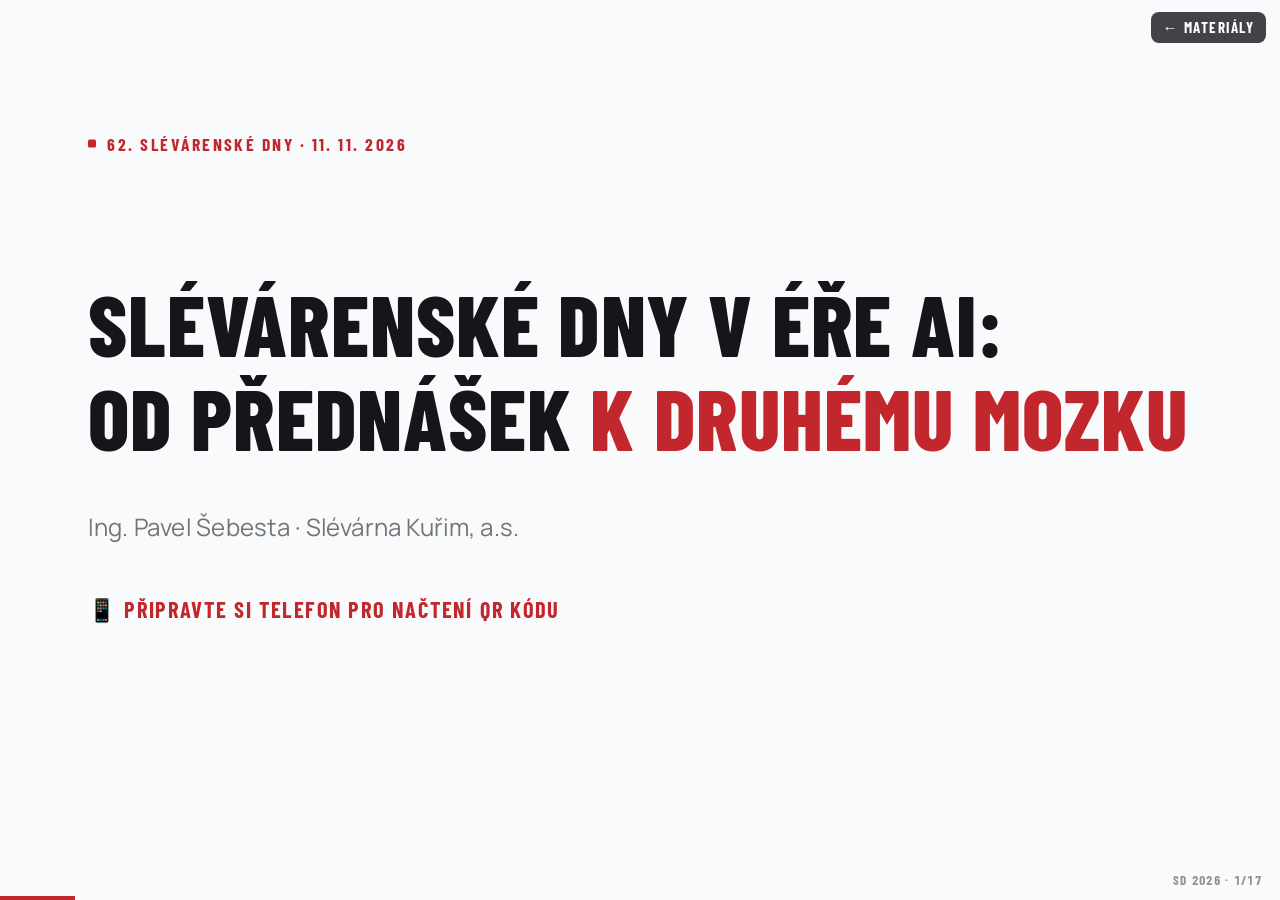
==== commit 3015fc1d: "Prezentace: QR kódy na materiály a prompt, aktualizace slidů Co-Authored-By: Claude Sonnet 5.5 <nore" ====
--- a/prezentace/index.html
+++ b/prezentace/index.html
@@ -262,6 +262,7 @@
 /* QR zástupce */
 .qr { width: 260px; height: 260px; border: 2px dashed var(--border); border-radius: var(--radius); display: grid; place-items: center; text-align: center;
   font-family: var(--display); font-size: 18px; font-weight: 700; letter-spacing: .08em; text-transform: uppercase; color: var(--gray-400); padding: 20px; background: var(--bg-2); flex: none; }
+.qrimg { border-radius: 14px; border: 1px solid var(--border); flex: none; background: #fff; }
 .qrrow { display: flex; gap: 60px; align-items: center; }
 
 /* graf: plocha --chrome (vždy tmavá), aby sklo mozku svítilo v obou režimech */
@@ -376,21 +377,6 @@
   </div>
   </section>
 
-<section class="slide" data-title="Hlasování">
-  <div class="kicker">Teď vy</div>
-  <div class="qrrow">
-    <div class="qr">QR na hlasování</div>
-    <div>
-      <h2>Tři otázky, minuta času</h2>
-      <div class="qlist">
-        <div><b>1</b>Používáte AI?</div>
-        <div><b>2</b>Co s AI děláte?</div>
-        <div><b>3</b>Máte placený nástroj?</div>
-      </div>
-    </div>
-  </div>
-  </section>
-
 <section class="slide" data-title="Základní nastavení" data-fx="1">
   <div class="kicker">Základní nastavení</div>
   <div class="cards c3 reveal">
@@ -407,7 +393,7 @@
     <div class="msg q">Na základě toho, co o mně víš, navrhni tři konkrétní věci, kde mi může AI pomoct.</div>
     <div class="msg a"><b>Bez kontextu:</b> univerzální rady, prakticky k ničemu.<br><b>S osobním kontextem:</b> vaše projekty, vaše procesy, vaše opakované úkoly.</div>
   </div>
-  <div class="qrrow" style="margin-top:44px"><div class="qr" style="width:200px;height:200px">QR: prompt na osobní kontext</div>
+  <div class="qrrow" style="margin-top:44px"><img class="qrimg" src="img/qr-prompt.svg" alt="QR kód: slevarenskelisty-prompt.vercel.app" style="width:200px;height:200px">
     <p class="lead">Zadání, se kterým AI vede rozhovor a sestaví váš osobní kontext.<br><span class="mono small">slevarenskelisty-prompt.vercel.app</span></p></div>
   </section>
 
@@ -577,28 +563,6 @@
   </div>
   </section>
 
-<section class="slide" data-title="Materiály">
-  <div class="qrrow" style="gap:80px">
-    <div class="qr" style="width:340px;height:340px">QR: materiály ke stažení</div>
-    <div>
-      <div class="kicker">Jeden QR kód, všechno na jednom místě</div>
-      <h2 style="margin-bottom:24px">Nahrajte si to do své AI a ptejte se</h2>
-      <ul class="zlist">
-        <li>Článek ze Slévárenských listů pro AI</li>
-        <li>Přepis této prezentace</li>
-        <li>Přepis mé přednášky (do pár dní)</li>
-        <li>Prompt pro vaši AI: sestaví váš osobní kontext</li>
-      </ul>
-    </div>
-  </div>
-  </section>
-
-<section class="slide" data-title="Můj mozek naživo">
-  <div class="kicker">Živá ukázka</div>
-  <h2>Zeptejme se mozku</h2>
-  <div class="chat"><div class="msg q">Která témata se na Slévárenských dnech v posledních letech opakují, co je nového a co z toho je použitelné pro Slévárnu Kuřim?</div></div>
-  </section>
-
 <section class="slide" data-title="Budujte lidi" data-fx="1" style="padding-top:50px;padding-bottom:46px">
   <div class="kicker" style="margin-bottom:10px">A co dál?</div>
   <h2 style="margin-bottom:12px">Nebudujte systémy. <span class="acc">Budujte lidi.</span></h2>
@@ -622,10 +586,10 @@
 
 <section class="slide" data-title="Děkuji">
   <div class="qrrow" style="gap:90px">
-    <div class="qr" style="width:380px;height:380px">QR: materiály ke stažení</div>
+    <img class="qrimg" src="img/qr-materialy.svg" alt="QR kód: slevarenske-dny-ai.vercel.app" style="width:380px;height:380px">
     <div>
       <h1 style="font-size:104px;margin-bottom:30px">Děkuji za pozornost</h1>
-      <p class="lead">Materiály ke stažení: článek, přepisy a prompt pro vaši AI.</p>
+      <p class="lead">Materiály ke stažení: článek, přepisy a prompt pro vaši AI.<br><span class="mono" style="font-size:30px;color:var(--ink)">slevarenske-dny-ai.vercel.app</span></p>
       <p class="lead" style="margin-top:30px;color:var(--ink)">Pavel Šebesta · Slévárna Kuřim</p>
     </div>
   </div>
